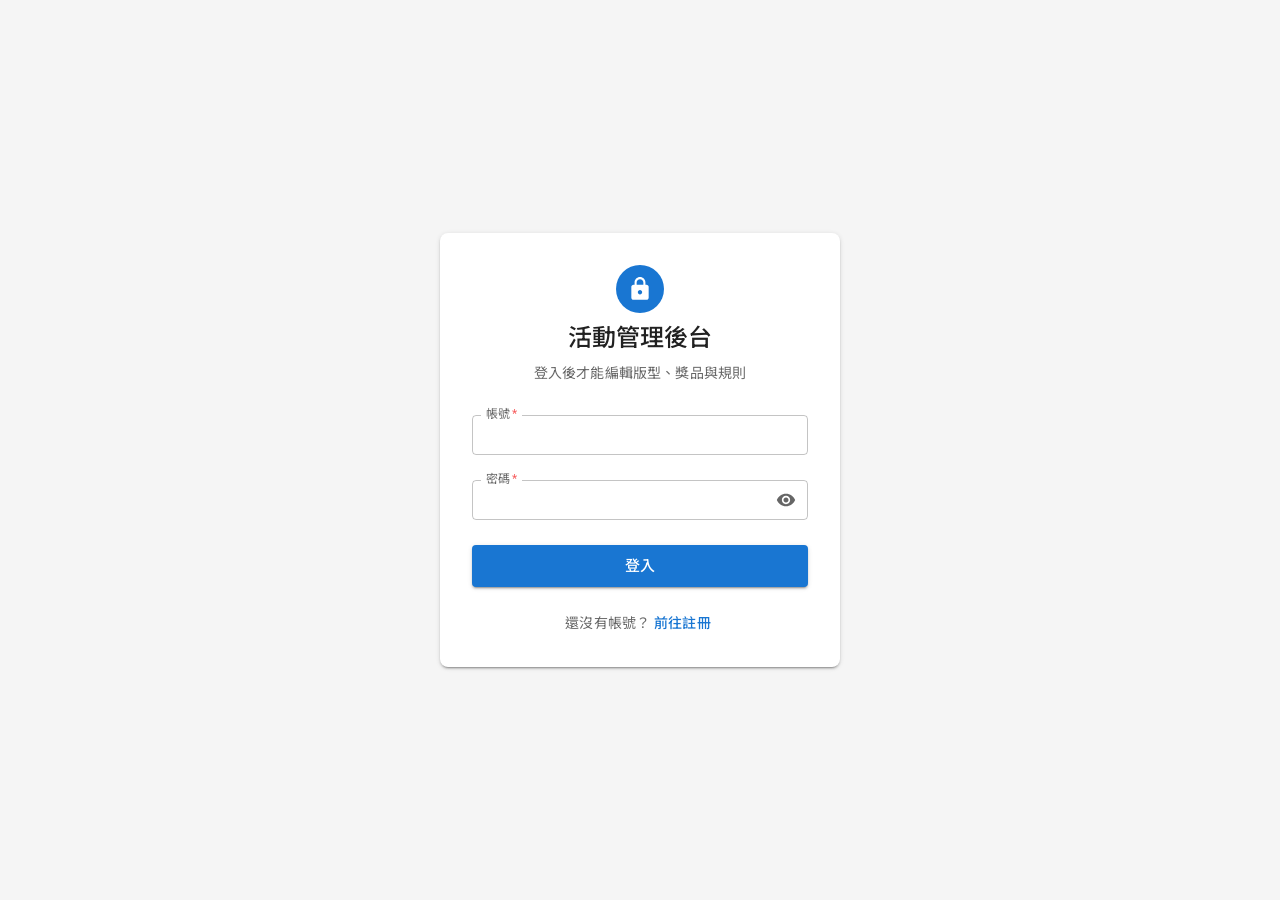
==== index.html @ 4dc4e6b2 "Upload" ====
<!doctype html>
<html lang="zh-Hant-TW">
<head>
  <meta charset="utf-8">
  <meta name="viewport" content="width=device-width, initial-scale=1">
  <meta name="robots" content="noindex">
  <title>登入 ｜ 活動管理後台</title>
  <link rel="preconnect" href="https://fonts.googleapis.com">
  <link rel="preconnect" href="https://fonts.gstatic.com" crossorigin>
  <link rel="stylesheet" href="https://fonts.googleapis.com/css2?family=Roboto:wght@400;500;700&family=Noto+Sans+TC:wght@400;500;700&display=swap">
  <script type="module" crossorigin src="./assets/main-DGCzCsUt.js"></script>
  <link rel="modulepreload" crossorigin href="./assets/nav-HXuehuhs.js">
  <link rel="modulepreload" crossorigin href="./assets/icons-Bb_eDMMb.js">
  <link rel="stylesheet" crossorigin href="./assets/main-BeVwPNBq.css">
</head>
<body class="adm">
  <script src="./api-config.js"></script>
  <div id="root">
    <noscript>請啟用瀏覽器的 JavaScript 才能使用本系統。</noscript>
    <div style="max-width:420px;margin:15vh auto;padding:24px;font-family:'Noto Sans TC',system-ui,sans-serif;color:#555;text-align:center;line-height:1.7">
      載入中…
      <br><small>若持續空白：請改開已建置的 <b>dist/index.html</b>（上傳到主機的也是 dist/），<br>或在專案內先執行 <code>npm run dev</code>。</small>
    </div>
  </div>
</body>
</html>
---- assets/main-BeVwPNBq.css ----
:root{color-scheme:light;--color-primary: #c23a2b;--color-primary-dark: #7d2219;--color-secondary: #2f7f86;--color-secondary-dark: #1f5a60;--color-accent: #c8902c;--color-accent-light: #f3d48a;--color-accent-dark: #8f6216;--color-topbar: #298d9c;--color-text: #2b2420;--color-text-muted: #6b5d50;--color-text-inverse: #ffffff;--color-text-cream: #fff6e0;--color-bg: #f2e6d0;--color-bg-alt: #efe0c2;--color-surface: #fffaf0;--color-border: #d9c39c;--color-overlay: rgba(32, 26, 22, .62);--color-ink-12: rgba(43, 36, 32, .12);--color-ink-15: rgba(43, 36, 32, .15);--color-ink-18: rgba(43, 36, 32, .18);--color-ink-25: rgba(43, 36, 32, .25);--color-ink-55: rgba(43, 36, 32, .55);--font-display: "Noto Serif TC", "Songti TC", "PMingLiU", serif;--font-body: "Noto Sans TC", "PingFang TC", "Microsoft JhengHei", sans-serif;--font-topbar: "Microsoft JhengHei", "PingFang TC", "Noto Sans TC", sans-serif;--font-number: Roboto, "Helvetica Neue", Arial, sans-serif;--font-size-xs: 12px;--font-size-sm: 13px;--font-size-md: 14px;--font-size-base: 15px;--font-size-lg: 17px;--font-size-xl: 18px;--font-size-2xl: 22px;--font-size-3xl: 30px;--font-weight-regular: 400;--font-weight-medium: 500;--font-weight-bold: 700;--font-weight-black: 900;--line-height-tight: 1.1;--line-height-base: 1.6;--space-2xs: 4px;--space-xs: 6px;--space-sm: 8px;--space-md: 10px;--space-lg: 12px;--space-xl: 14px;--space-2xl: 16px;--space-3xl: 24px;--space-section: 34px;--space-page-end: 48px;--gutter-left: max(16px, env(safe-area-inset-left, 0px));--gutter-right: max(16px, env(safe-area-inset-right, 0px));--radius-xs: 4px;--radius-sm: 6px;--radius-md: 8px;--radius-lg: 10px;--radius-xl: 12px;--radius-pill: 20px;--radius-round: 50%;--shadow-figure: drop-shadow(0 6px 6px var(--color-ink-18));--shadow-dock: 0 -6px 16px var(--color-ink-12);--z-board-overlay: 2;--z-dock: 4;--z-header: 5;--z-safe-area: 10;--z-modal: 20;--z-toast: 30;--layout-max-width: 960px;--px: calc(100cqi / 960);--design-width: 960}*,*:before,*:after{box-sizing:border-box}html{padding-top:env(safe-area-inset-top,0px);-webkit-text-size-adjust:100%}body{margin:0;font-family:var(--font-body);font-size:var(--font-size-base);line-height:var(--line-height-base);color:var(--color-text);background-color:var(--color-bg);background-image:radial-gradient(ellipse 60% 30% at 10% 100%,rgba(47,127,134,.12),transparent 70%),radial-gradient(ellipse 50% 25% at 95% 92%,rgba(47,127,134,.1),transparent 70%),radial-gradient(ellipse 70% 40% at 50% 0%,rgba(200,144,44,.12),transparent 70%);background-attachment:fixed}img,svg{max-width:100%}button{margin:0;padding:0;border:0;background:none;font:inherit;color:inherit;cursor:pointer}:focus-visible{outline:3px solid var(--color-accent);outline-offset:2px}[hidden]{display:none!important}.u-visually-hidden{position:absolute;width:1px;height:1px;margin:-1px;padding:0;overflow:hidden;clip:rect(0 0 0 0);white-space:nowrap;border:0}@media (prefers-reduced-motion: reduce){*,*:before,*:after{animation-duration:.01ms!important;transition-duration:.01ms!important}}.adm{--mui-primary: #1976d2;--mui-primary-dark: #1565c0;--mui-primary-light: #42a5f5;--mui-primary-alpha: rgba(25, 118, 210, .08);--mui-primary-alpha-hover: rgba(25, 118, 210, .12);--mui-success: #2e7d32;--mui-success-alpha: rgba(46, 125, 50, .1);--mui-warning: #ed6c02;--mui-warning-text: #e65100;--mui-warning-alpha: rgba(237, 108, 2, .08);--mui-error: #d32f2f;--mui-error-dark: #c62828;--mui-info-bg: #e5f6fd;--mui-info-text: #014361;--mui-info-icon: #0288d1;--mui-text: rgba(0, 0, 0, .87);--mui-text-2: rgba(0, 0, 0, .6);--mui-text-3: rgba(0, 0, 0, .38);--mui-divider: rgba(0, 0, 0, .12);--mui-outline: rgba(0, 0, 0, .23);--mui-hover: rgba(0, 0, 0, .04);--mui-bg: #f5f5f5;--mui-paper: #ffffff;--mui-radius: 4px;--mui-ease: cubic-bezier(.4, 0, .2, 1);--mui-e1: 0 2px 1px -1px rgba(0,0,0,.2), 0 1px 1px 0 rgba(0,0,0,.14), 0 1px 3px 0 rgba(0,0,0,.12);--mui-e2: 0 3px 1px -2px rgba(0,0,0,.2), 0 2px 2px 0 rgba(0,0,0,.14), 0 1px 5px 0 rgba(0,0,0,.12);--mui-e4: 0 2px 4px -1px rgba(0,0,0,.2), 0 4px 5px 0 rgba(0,0,0,.14), 0 1px 10px 0 rgba(0,0,0,.12);--mui-e6: 0 3px 5px -1px rgba(0,0,0,.2), 0 6px 10px 0 rgba(0,0,0,.14), 0 1px 18px 0 rgba(0,0,0,.12);--mui-e8: 0 5px 5px -3px rgba(0,0,0,.2), 0 8px 10px 1px rgba(0,0,0,.14), 0 3px 14px 2px rgba(0,0,0,.12);--mui-e24: 0 11px 15px -7px rgba(0,0,0,.2), 0 24px 38px 3px rgba(0,0,0,.14), 0 9px 46px 8px rgba(0,0,0,.12);min-height:100vh;font-family:Roboto,Noto Sans TC,Helvetica Neue,Arial,sans-serif;font-size:14px;line-height:1.43;letter-spacing:.01071em;color:var(--mui-text);background:var(--mui-bg);background-image:none}.mui-icon{flex:none;width:1.25em;height:1.25em;fill:currentColor}.mui-ripple{position:absolute;border-radius:50%;background:currentColor;opacity:.3;transform:scale(0);pointer-events:none;animation:mui-ripple .55s var(--mui-ease) forwards}@keyframes mui-ripple{to{transform:scale(1);opacity:0}}@keyframes adm-api-pulse{50%{opacity:.25}}@keyframes mui-grow{0%{opacity:0;transform:scale(.75)}}@keyframes mui-fade{0%{opacity:0}}@keyframes mui-snack{0%{opacity:0;transform:scale(.8)}}.adm-sr{position:absolute;width:1px;height:1px;margin:-1px;overflow:hidden;clip:rect(0 0 0 0);white-space:nowrap;border:0}.adm-btn{position:relative;display:inline-flex;align-items:center;justify-content:center;gap:8px;min-width:64px;min-height:36.5px;padding:6px 16px;overflow:hidden;font-size:14px;font-weight:500;line-height:1.75;letter-spacing:.02857em;white-space:nowrap;color:var(--mui-primary);background:transparent;border:0;border-radius:var(--mui-radius);transition:background-color .25s var(--mui-ease),box-shadow .25s var(--mui-ease),border-color .25s var(--mui-ease),color .25s var(--mui-ease)}.adm-btn .mui-icon{width:20px;height:20px;margin-left:-4px}.adm-btn:hover:not(:disabled){background:var(--mui-primary-alpha)}.adm-btn:focus-visible{outline:none;background:var(--mui-primary-alpha-hover)}.adm-btn:disabled{color:var(--mui-text-3);cursor:default;pointer-events:none}.adm-btn--primary{color:#fff;background:var(--mui-primary);box-shadow:var(--mui-e2)}.adm-btn--primary:hover:not(:disabled){background:var(--mui-primary-dark);box-shadow:var(--mui-e4)}.adm-btn--primary:active:not(:disabled){box-shadow:var(--mui-e8)}.adm-btn--primary:focus-visible{background:var(--mui-primary-dark);box-shadow:var(--mui-e6)}.adm-btn--primary:disabled{color:#00000042;background:#0000001f;box-shadow:none}.adm-btn--secondary{padding:5px 15px;border:1px solid rgba(25,118,210,.5)}.adm-btn--secondary:hover:not(:disabled){border-color:var(--mui-primary)}.adm-btn--secondary:disabled{border-color:#0000001f}.adm-btn--ghost{padding:6px 8px}.adm-btn--danger{color:#fff;background:var(--mui-error);box-shadow:var(--mui-e2)}.adm-btn--danger:hover:not(:disabled){background:var(--mui-error-dark);box-shadow:var(--mui-e4)}.adm-btn--small{min-height:30.75px;padding:4px 10px;font-size:13px}.adm-btn--small.adm-btn--secondary{padding:3px 9px}.adm-btn--small.adm-btn--ghost{padding:4px 5px}.adm-btn--small .mui-icon{width:18px;height:18px}.adm-icon-btn{position:relative;display:inline-grid;place-items:center;width:34px;height:34px;overflow:hidden;color:var(--mui-text-2);border-radius:50%;transition:background-color .15s var(--mui-ease)}.adm-icon-btn .mui-icon{width:20px;height:20px}.adm-icon-btn:hover:not(:disabled){background:var(--mui-hover)}.adm-icon-btn:disabled{color:var(--mui-text-3);cursor:default}.adm-icon-btn--danger:hover:not(:disabled){color:var(--mui-error);background:#d32f2f0a}.adm-btn--link{min-width:0;min-height:0;padding:2px 4px;font-size:13px}.adm-panel{min-width:0;overflow:hidden;background:var(--mui-paper);border-radius:var(--mui-radius);box-shadow:var(--mui-e1)}.adm-panel__head{display:flex;flex-wrap:wrap;align-items:center;gap:8px 12px;padding:16px}.adm-panel__title{margin:0 auto 0 0;font-size:1.25rem;font-weight:500;line-height:1.6;letter-spacing:.0075em}.adm-hint{margin:0;padding:8px 16px 16px;font-size:12px;line-height:1.66;letter-spacing:.03333em;color:var(--mui-text-2)}.adm-tag{display:inline-flex;align-items:center;height:24px;padding:0 8px;font-size:12px;line-height:1;white-space:nowrap;color:var(--mui-text);background:#00000014;border-radius:16px}.adm-tag--live{color:#fff;background:var(--mui-success)}.adm-tag--draft{color:var(--mui-warning-text);background:transparent;border:1px solid var(--mui-warning)}.adm-tag--editing{color:var(--mui-primary);background:transparent;border:1px solid var(--mui-primary)}.adm-menu{position:relative}.adm-menu__list{position:absolute;right:0;top:calc(100% + 4px);z-index:1300;display:grid;min-width:220px;padding:8px 0;background:var(--mui-paper);border-radius:var(--mui-radius);box-shadow:var(--mui-e8);transform-origin:top right;animation:mui-grow .2s var(--mui-ease)}.adm-menu__label{padding:8px 16px 4px;font-size:12px;font-weight:500;line-height:2;color:var(--mui-text-2)}.adm-menu__item{position:relative;display:flex;align-items:center;gap:12px;min-height:36px;padding:6px 16px;overflow:hidden;font-size:1rem;text-align:left;color:var(--mui-text)}.adm-menu__item:hover,.adm-menu__item:focus-visible{outline:none;background:var(--mui-hover)}.adm-field{position:relative;display:grid;flex:1 1 180px}.adm-field__label{position:absolute;left:9px;top:-9px;z-index:1;padding:0 5px;font-size:12px;line-height:1.4;color:var(--mui-text-2);background:var(--mui-paper);pointer-events:none;transition:color .2s var(--mui-ease)}.adm-input{height:40px;padding:8.5px 14px;font:inherit;font-size:1rem;color:var(--mui-text);background:transparent;border:1px solid var(--mui-outline);border-radius:var(--mui-radius);transition:border-color .2s var(--mui-ease)}select.adm-input{-webkit-appearance:none;-moz-appearance:none;appearance:none;padding-right:32px;background:url("data:image/svg+xml,%3Csvg xmlns='http://www.w3.org/2000/svg' viewBox='0 0 24 24'%3E%3Cpath d='M7 10l5 5 5-5z' fill='rgba(0,0,0,0.54)'/%3E%3C/svg%3E") right 7px center / 24px no-repeat}.adm-input:hover{border-color:var(--mui-text)}.adm-input:focus-visible{outline:none;border-color:var(--mui-primary);box-shadow:inset 0 0 0 1px var(--mui-primary)}.adm-field:focus-within .adm-field__label{color:var(--mui-primary)}.adm-tabs{display:flex;min-height:48px;padding:0 8px;overflow-x:auto;border-bottom:1px solid var(--mui-divider);scrollbar-width:none}.adm-tabs::-webkit-scrollbar{display:none}.adm-tab{position:relative;flex:0 0 auto;display:inline-flex;align-items:center;gap:6px;min-width:72px;min-height:48px;padding:12px 16px;overflow:hidden;font-size:14px;font-weight:500;line-height:1.25;letter-spacing:.02857em;color:var(--mui-text-2);transition:color .25s var(--mui-ease)}.adm-tab:after{content:"";position:absolute;left:0;right:0;bottom:0;height:2px;background:var(--mui-primary);transform:scaleX(0);transition:transform .3s var(--mui-ease)}.adm-tab:hover{color:var(--mui-text)}.adm-tab.is-active{color:var(--mui-primary)}.adm-tab.is-active:after{transform:scaleX(1)}.adm-tab__count{display:inline-grid;place-items:center;min-width:20px;height:20px;padding:0 6px;font-size:12px;font-weight:500;color:#fff;background:var(--mui-warning);border-radius:10px}.adm-group-title{margin:8px 0 0;font-size:12px;font-weight:500;line-height:2.66;letter-spacing:.08333em;color:var(--mui-text-2)}.adm-seg{display:inline-flex;border-radius:var(--mui-radius)}.adm-seg__btn{position:relative;display:inline-flex;align-items:center;gap:6px;min-height:32px;padding:5px 11px;overflow:hidden;font-size:13px;font-weight:500;line-height:1.75;letter-spacing:.02857em;color:var(--mui-text-2);border:1px solid var(--mui-divider);transition:background-color .15s var(--mui-ease),color .15s var(--mui-ease)}.adm-seg__btn+.adm-seg__btn{margin-left:-1px}.adm-seg__btn:first-child{border-radius:var(--mui-radius) 0 0 var(--mui-radius)}.adm-seg__btn:last-child{border-radius:0 var(--mui-radius) var(--mui-radius) 0}.adm-seg__btn .mui-icon{width:18px;height:18px}.adm-seg__btn:hover{background:var(--mui-hover)}.adm-seg__btn.is-active{color:var(--mui-primary);background:var(--mui-primary-alpha)}.adm-seg__btn.is-active:hover{background:var(--mui-primary-alpha-hover)}.adm-dialog{position:fixed;top:0;right:0;bottom:0;left:0;z-index:1300;display:grid;place-items:center;padding:32px;background:#00000080;animation:mui-fade 225ms var(--mui-ease)}.adm-dialog__panel{display:flex;flex-direction:column;width:min(600px,100%);max-height:calc(100% - 64px);overflow:hidden;background:var(--mui-paper);border-radius:var(--mui-radius);box-shadow:var(--mui-e24)}.adm-dialog__title{margin:0;padding:16px 24px;font-size:1.25rem;font-weight:500;line-height:1.6;letter-spacing:.0075em}.adm-dialog__body{flex:1 1 auto;padding:0 24px 20px;overflow-y:auto;font-size:1rem;line-height:1.5;color:var(--mui-text-2)}.adm-dialog__body p{margin:0 0 8px}.adm-dialog__body b{color:var(--mui-text);font-weight:500}.adm-dialog__actions{display:flex;flex-wrap:wrap;justify-content:flex-end;gap:8px;padding:8px}.adm-diff{display:grid;margin:8px 0 0;padding:0;list-style:none;border:1px solid var(--mui-divider);border-radius:var(--mui-radius)}.adm-diff__item{display:grid;grid-template-columns:1fr 64px 20px 64px;align-items:center;gap:8px;padding:8px 16px;font-size:14px;color:var(--mui-text)}.adm-diff__item+.adm-diff__item{border-top:1px solid var(--mui-divider)}.adm-diff__arrow{display:grid;place-items:center;color:var(--mui-text-3)}.adm-toast{position:fixed;left:24px;bottom:24px;z-index:1400;display:flex;align-items:center;gap:12px;min-width:288px;max-width:min(560px,calc(100vw - 48px));padding:6px 16px;min-height:48px;font-size:14px;line-height:1.43;color:#fff;background:#323232;border-radius:var(--mui-radius);box-shadow:var(--mui-e6);animation:mui-snack 225ms var(--mui-ease)}.adm-toast.is-error{background:var(--mui-error)}@media (max-width: 899px){.adm-toast{left:8px;right:8px;bottom:8px;min-width:0;max-width:none}}.adm-tabs--full .adm-tab{flex:1 1 0;justify-content:center}.adm-tab .mui-icon{width:20px;height:20px}.adm-editor{display:grid;gap:12px;padding:0 16px 16px}.adm-form{display:grid;gap:20px;padding-top:8px}.adm-field--block{flex:none}.adm-input--multi{height:auto;min-height:80px;line-height:1.5;resize:vertical}.adm-field__helper{display:flex;justify-content:space-between;gap:12px;margin:3px 14px 0;font-size:12px;line-height:1.66;letter-spacing:.03333em;color:var(--mui-text-2)}.adm-field__helper [data-count]{flex:none}.adm-field.is-error .adm-field__label,.adm-field.is-error .adm-field__helper{color:var(--mui-error)}.adm-field.is-error .adm-input{border-color:var(--mui-error)}.adm-field.is-error .adm-input:focus-visible{box-shadow:inset 0 0 0 1px var(--mui-error)}.adm-diff__item--head{display:block;background:#fafafa}.adm-diff__sub{font-size:12px;color:var(--mui-text-2)}.adm-alert{display:flex;gap:12px;padding:6px 16px;font-size:14px;line-height:1.5;border-radius:var(--mui-radius)}.adm-alert>.mui-icon{width:22px;height:22px;flex:none;margin-top:7px}.adm-alert>div{padding:8px 0}.adm-alert ul{margin:2px 0 0;padding-left:18px}.adm-alert b{font-weight:500}.adm-alert a{color:inherit;font-weight:500}.adm-alert--error{color:#5f2120;background:#fdeded}.adm-alert--error>.mui-icon{color:var(--mui-error)}.adm-alert--warning{color:#663c00;background:#fff4e5}.adm-alert--warning>.mui-icon{color:var(--mui-warning)}.adm-alert--warning ul{padding-left:0;list-style:none}.adm-alert--warning li+li{margin-top:4px}.adm-dialog__body .adm-alert{margin-top:8px}.adm-group-title small{margin-left:8px;font-weight:400;letter-spacing:0;text-transform:none}.adm-hint--flush{padding:0}.adm-field--num{max-width:280px}.adm-input--adorn{display:flex;align-items:center;gap:8px;padding-top:0;padding-bottom:0}.adm-input--adorn input{flex:1;min-width:0;height:38px;padding:0;font:inherit;color:inherit;background:none;border:0;outline:0}.adm-input--adorn span{flex:none;font-size:14px;color:var(--mui-text-2)}.adm-input--adorn:focus-within{border-color:var(--mui-primary);box-shadow:inset 0 0 0 1px var(--mui-primary)}.adm-field.is-changed .adm-input{border-color:var(--mui-warning)}.adm-form-row{display:flex;flex-wrap:wrap;gap:16px;padding-top:8px}.adm-form-row .adm-field{flex:1 1 200px}.adm-field--block:first-of-type{margin-top:8px}.adm-table-wrap{overflow-x:auto;border:1px solid var(--mui-divider);border-radius:var(--mui-radius)}.adm-table{width:100%;font-size:14px;border-collapse:collapse}.adm-table th{padding:8px 12px;font-size:12px;font-weight:500;text-align:left;color:var(--mui-text-2);background:#fafafa;border-bottom:1px solid var(--mui-divider)}.adm-table td{padding:6px 12px;border-bottom:1px solid var(--mui-divider)}.adm-table tbody tr:hover{background:var(--mui-hover)}.adm-table tbody tr.is-changed{background:var(--mui-warning-alpha)}.adm-table tfoot td{font-weight:500;border-bottom:0}.adm-table tfoot small{font-weight:400;color:var(--mui-text-2)}.adm-table tfoot tr.is-error td{color:var(--mui-error);background:#fdeded}.adm-table .is-num{text-align:right;white-space:nowrap}.adm-table__name{color:var(--mui-text-2)}.adm-input--cell{width:72px;height:32px;padding:4px 8px;text-align:right}.adm-input--sm{height:32px;padding:4px 32px 4px 10px;font-size:14px}.adm-switch{position:relative;display:inline-flex;align-items:center;gap:4px;font-size:14px;cursor:pointer}.adm-switch input{position:absolute;opacity:0;width:1px;height:1px}.adm-switch__track{position:relative;width:58px;height:38px;flex:none}.adm-switch__track:before{content:"";position:absolute;top:12px;right:12px;bottom:12px;left:12px;border-radius:7px;background:#00000061;transition:background-color .15s var(--mui-ease)}.adm-switch__track:after{content:"";position:absolute;top:9px;left:9px;width:20px;height:20px;border-radius:50%;background:#fff;box-shadow:var(--mui-e1);transition:transform .15s var(--mui-ease),background-color .15s var(--mui-ease)}.adm-switch input:checked+.adm-switch__track:before{background:#1976d280}.adm-switch input:checked+.adm-switch__track:after{background:var(--mui-primary);transform:translate(20px)}.adm-switch input:focus-visible+.adm-switch__track:after{box-shadow:0 0 0 9px var(--mui-primary-alpha-hover)}.adm-chips{display:flex;flex-wrap:wrap;gap:8px}.adm-chip{position:relative;display:inline-flex;align-items:center;gap:4px;height:32px;padding:0 12px;overflow:hidden;font-size:13px;color:var(--mui-text);background:transparent;border:1px solid var(--mui-outline);border-radius:16px;transition:background-color .15s var(--mui-ease)}.adm-chip .mui-icon{width:18px;height:18px;margin-left:-4px}.adm-chip:hover{background:var(--mui-hover)}.adm-chip.is-on{color:#fff;background:var(--mui-primary);border-color:var(--mui-primary)}.adm-field--inline{flex:none}.adm-req{margin-left:2px;color:#f7595a}.adm-auth__pwd{position:relative;display:grid}.adm-auth__pwd .adm-input{padding-right:48px}.adm-auth__eye{position:absolute;right:4px;top:50%;transform:translateY(-50%);display:grid;place-items:center;width:36px;height:36px;padding:0;color:var(--mui-text-2);background:none;border:0;border-radius:50%;cursor:pointer}.adm-auth__eye:hover{background:var(--mui-hover)}.adm-auth__eye:focus-visible{outline:2px solid var(--mui-primary);outline-offset:-2px}.adm-auth__eye .mui-icon{width:20px;height:20px}.adm-alert--success{color:#1e4620;background:#edf7ed}.adm-alert--success>.mui-icon{color:var(--mui-success)}.adm-alert--info{color:#014361;background:#e5f6fd}.adm-alert--info>.mui-icon{color:#0288d1}.adm-menu__item{width:100%;background:none;border:0;font:inherit;font-size:14px;cursor:pointer}.adm-dialog__panel--form{width:min(520px,100%)}.adm-dialog__panel--sm{width:min(400px,100%)}main:focus{outline:none}@media (max-width: 899px){.adm-toast{bottom:calc(var(--adm-bar-h) + 8px + env(safe-area-inset-bottom))!important}.adm-dialog{padding:16px;align-items:end}.adm-dialog__panel{max-height:calc(100% - 16px)}.adm-dialog__actions{padding:12px 16px calc(12px + env(safe-area-inset-bottom))}.adm-dialog__actions .adm-btn{flex:1 1 0;justify-content:center;min-height:48px}}@media (pointer: coarse),(max-width: 899px){.adm-btn{min-height:44px}.adm-btn--small{min-height:40px}.adm-icon-btn{min-width:44px;min-height:44px}.adm-input{min-height:44px;font-size:16px}.adm-seg__btn{min-height:40px}.adm-tab{min-height:48px}.adm-chip{min-height:36px}.adm-auth__eye{width:44px;height:44px}.adm-menu__item{min-height:44px}}.adm-table th{white-space:nowrap}.adm-tag,.adm-grade{justify-content:center;line-height:1;text-align:center;white-space:nowrap}.adm-kv{display:grid;margin:0}.adm-kv__row{display:grid;grid-template-columns:96px 1fr;gap:12px;padding:10px 0;border-bottom:1px solid var(--mui-divider)}.adm-kv__row:last-child{border-bottom:0}.adm-kv dt{font-size:13px;color:var(--mui-text-2)}.adm-kv dd{margin:0;color:var(--mui-text)}.adm-kv__row{align-items:center}.adm-tag,.adm-grade,.adm-api,.adm-live,.adm-role,.adm-pchip,.adm-audit__act,.adm-users .adm-tag{display:inline-flex;align-items:center;justify-content:center;height:24px;line-height:1;white-space:nowrap;vertical-align:middle;box-sizing:border-box}.adm-dialog__actions .adm-dialog__dismiss{margin-right:auto;color:var(--mui-text-2)}.adm-dialog__actions .adm-dialog__dismiss:hover:not(:disabled){color:var(--mui-text);background:var(--mui-hover)}.adm-dialog__actions{display:grid;grid-auto-flow:column;grid-auto-columns:minmax(0,1fr)}.adm-dialog__actions .adm-btn{min-width:0;justify-content:center}.adm-dialog__actions .adm-dialog__dismiss{margin-right:0}.adm-auth{display:grid;place-items:center;min-height:100vh;padding:32px 16px}.adm-auth__card{width:min(400px,100%);padding:32px 32px 24px;background:var(--mui-paper);border-radius:8px;box-shadow:var(--mui-e2)}.adm-auth__head{display:grid;justify-items:center;gap:8px;margin-bottom:24px;text-align:center}.adm-auth__logo{display:grid;place-items:center;width:48px;height:48px;border-radius:50%;color:#fff;background:var(--mui-primary)}.adm-auth__logo .mui-icon{width:26px;height:26px}.adm-auth__title{margin:0;font-size:1.5rem;font-weight:500}.adm-auth__sub{margin:0;font-size:14px;color:var(--mui-text-2)}.adm-auth__form{display:grid;gap:22px}.adm-auth__form .adm-alert{margin:0}.adm-auth__form .adm-input{width:100%}.adm-auth__submit{width:100%;height:42px;font-size:15px}.adm-auth__switch{margin:16px 0 0;font-size:14px;text-align:center;color:var(--mui-text-2)}.adm-auth__switch a{color:var(--mui-primary);font-weight:500;text-decoration:none}.adm-auth__switch a:hover{text-decoration:underline}.adm-auth__rules{display:grid;gap:2px;margin:4px 0 0;padding:0 14px;list-style:none;font-size:12px;color:var(--mui-text-2)}.adm-auth__rules li:before{content:"○";display:inline-block;width:16px}.adm-auth__rules li.is-ok{color:var(--mui-success)}.adm-auth__rules li.is-ok:before{content:"✓"}.adm-auth__switch a{display:inline-block;padding:10px 4px}
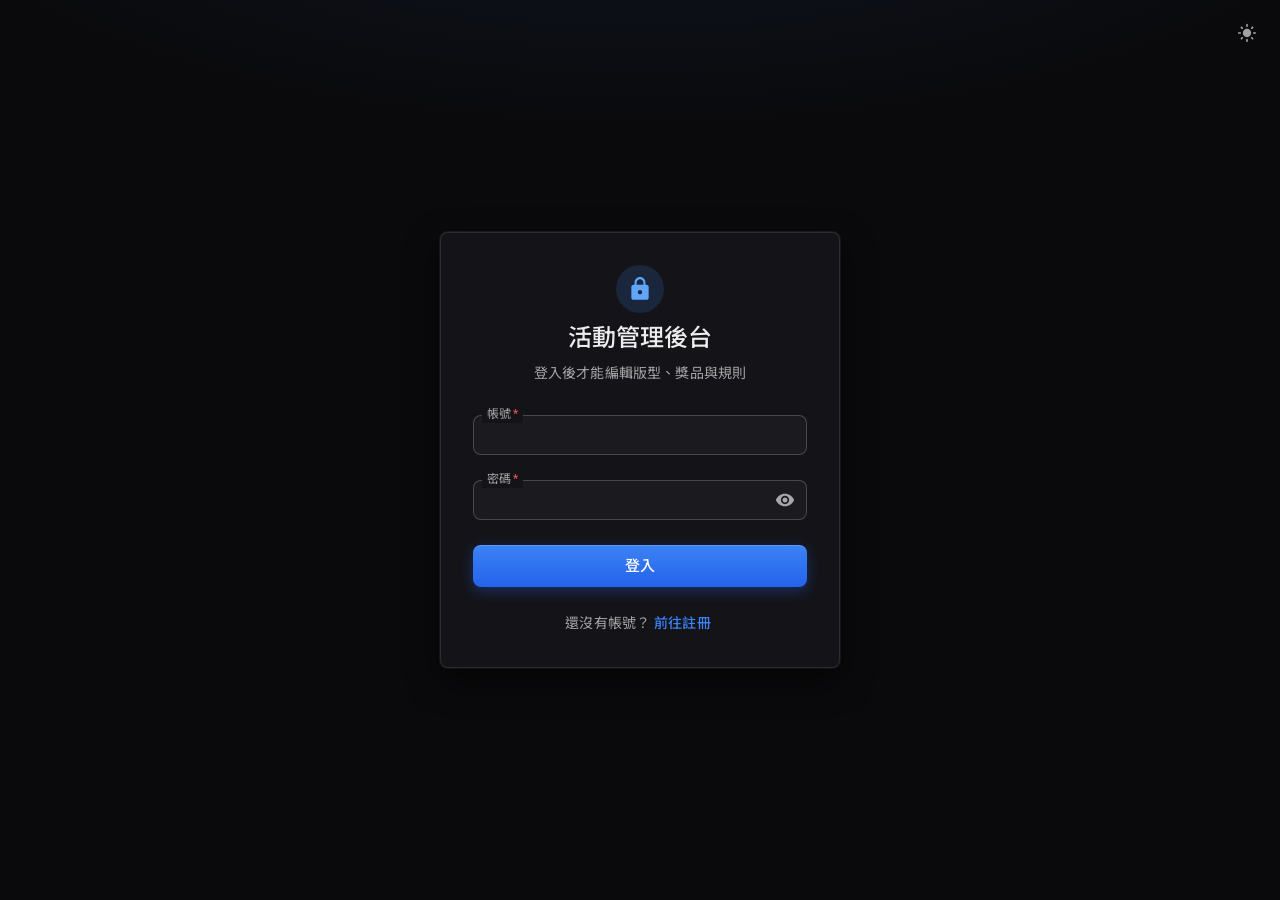
==== commit 1fec5538: "Update v4 新增暗色模式" ====
--- a/index.html
+++ b/index.html
@@ -2,16 +2,17 @@
 <html lang="zh-Hant-TW">
 <head>
   <meta charset="utf-8">
+  <script>try{document.documentElement.dataset.theme=localStorage.getItem("adm-theme")||"dark"}catch(e){document.documentElement.dataset.theme="dark"}</script>
   <meta name="viewport" content="width=device-width, initial-scale=1">
   <meta name="robots" content="noindex">
   <title>登入 ｜ 活動管理後台</title>
   <link rel="preconnect" href="https://fonts.googleapis.com">
   <link rel="preconnect" href="https://fonts.gstatic.com" crossorigin>
   <link rel="stylesheet" href="https://fonts.googleapis.com/css2?family=Roboto:wght@400;500;700&family=Noto+Sans+TC:wght@400;500;700&display=swap">
-  <script type="module" crossorigin src="./assets/main-DGCzCsUt.js"></script>
+  <script type="module" crossorigin src="./assets/main-7WMaeIvc.js"></script>
   <link rel="modulepreload" crossorigin href="./assets/nav-HXuehuhs.js">
-  <link rel="modulepreload" crossorigin href="./assets/icons-Bb_eDMMb.js">
-  <link rel="stylesheet" crossorigin href="./assets/main-BeVwPNBq.css">
+  <link rel="modulepreload" crossorigin href="./assets/ThemeToggle-DlMsilAq.js">
+  <link rel="stylesheet" crossorigin href="./assets/main-B0ER5D84.css">
 </head>
 <body class="adm">
   <script src="./api-config.js"></script>
--- a/assets/main-B0ER5D84.css
+++ b/assets/main-B0ER5D84.css
@@ -0,0 +1 @@
+:root{color-scheme:light;--color-primary: #c23a2b;--color-primary-dark: #7d2219;--color-secondary: #2f7f86;--color-secondary-dark: #1f5a60;--color-accent: #c8902c;--color-accent-light: #f3d48a;--color-accent-dark: #8f6216;--color-topbar: #298d9c;--color-text: #2b2420;--color-text-muted: #6b5d50;--color-text-inverse: #ffffff;--color-text-cream: #fff6e0;--color-bg: #f2e6d0;--color-bg-alt: #efe0c2;--color-surface: #fffaf0;--color-border: #d9c39c;--color-overlay: rgba(32, 26, 22, .62);--color-ink-12: rgba(43, 36, 32, .12);--color-ink-15: rgba(43, 36, 32, .15);--color-ink-18: rgba(43, 36, 32, .18);--color-ink-25: rgba(43, 36, 32, .25);--color-ink-55: rgba(43, 36, 32, .55);--font-display: "Noto Serif TC", "Songti TC", "PMingLiU", serif;--font-body: "Noto Sans TC", "PingFang TC", "Microsoft JhengHei", sans-serif;--font-topbar: "Microsoft JhengHei", "PingFang TC", "Noto Sans TC", sans-serif;--font-number: Roboto, "Helvetica Neue", Arial, sans-serif;--font-size-xs: 12px;--font-size-sm: 13px;--font-size-md: 14px;--font-size-base: 15px;--font-size-lg: 17px;--font-size-xl: 18px;--font-size-2xl: 22px;--font-size-3xl: 30px;--font-weight-regular: 400;--font-weight-medium: 500;--font-weight-bold: 700;--font-weight-black: 900;--line-height-tight: 1.1;--line-height-base: 1.6;--space-2xs: 4px;--space-xs: 6px;--space-sm: 8px;--space-md: 10px;--space-lg: 12px;--space-xl: 14px;--space-2xl: 16px;--space-3xl: 24px;--space-section: 34px;--space-page-end: 48px;--gutter-left: max(16px, env(safe-area-inset-left, 0px));--gutter-right: max(16px, env(safe-area-inset-right, 0px));--radius-xs: 4px;--radius-sm: 6px;--radius-md: 8px;--radius-lg: 10px;--radius-xl: 12px;--radius-pill: 20px;--radius-round: 50%;--shadow-figure: drop-shadow(0 6px 6px var(--color-ink-18));--shadow-dock: 0 -6px 16px var(--color-ink-12);--z-board-overlay: 2;--z-dock: 4;--z-header: 5;--z-safe-area: 10;--z-modal: 20;--z-toast: 30;--layout-max-width: 960px;--px: calc(100cqi / 960);--design-width: 960}*,*:before,*:after{box-sizing:border-box}html{padding-top:env(safe-area-inset-top,0px);-webkit-text-size-adjust:100%}body{margin:0;font-family:var(--font-body);font-size:var(--font-size-base);line-height:var(--line-height-base);color:var(--color-text);background-color:var(--color-bg);background-image:radial-gradient(ellipse 60% 30% at 10% 100%,rgba(47,127,134,.12),transparent 70%),radial-gradient(ellipse 50% 25% at 95% 92%,rgba(47,127,134,.1),transparent 70%),radial-gradient(ellipse 70% 40% at 50% 0%,rgba(200,144,44,.12),transparent 70%);background-attachment:fixed}img,svg{max-width:100%}button{margin:0;padding:0;border:0;background:none;font:inherit;color:inherit;cursor:pointer}:focus-visible{outline:3px solid var(--color-accent);outline-offset:2px}[hidden]{display:none!important}.u-visually-hidden{position:absolute;width:1px;height:1px;margin:-1px;padding:0;overflow:hidden;clip:rect(0 0 0 0);white-space:nowrap;border:0}@media (prefers-reduced-motion: reduce){*,*:before,*:after{animation-duration:.01ms!important;transition-duration:.01ms!important}}.adm{--mui-primary: #1976d2;--mui-primary-dark: #1565c0;--mui-primary-light: #42a5f5;--mui-primary-alpha: rgba(25, 118, 210, .08);--mui-primary-alpha-hover: rgba(25, 118, 210, .12);--mui-success: #2e7d32;--mui-success-alpha: rgba(46, 125, 50, .1);--mui-warning: #ed6c02;--mui-warning-text: #e65100;--mui-warning-alpha: rgba(237, 108, 2, .08);--mui-error: #d32f2f;--mui-error-dark: #c62828;--mui-info-bg: #e5f6fd;--mui-info-text: #014361;--mui-info-icon: #0288d1;--mui-text: rgba(0, 0, 0, .87);--mui-text-2: rgba(0, 0, 0, .6);--mui-text-3: rgba(0, 0, 0, .38);--mui-divider: rgba(0, 0, 0, .12);--mui-outline: rgba(0, 0, 0, .23);--mui-hover: rgba(0, 0, 0, .04);--mui-bg: #f5f5f5;--mui-paper: #ffffff;--mui-radius: 4px;--mui-ease: cubic-bezier(.4, 0, .2, 1);--mui-e1: 0 2px 1px -1px rgba(0,0,0,.2), 0 1px 1px 0 rgba(0,0,0,.14), 0 1px 3px 0 rgba(0,0,0,.12);--mui-e2: 0 3px 1px -2px rgba(0,0,0,.2), 0 2px 2px 0 rgba(0,0,0,.14), 0 1px 5px 0 rgba(0,0,0,.12);--mui-e4: 0 2px 4px -1px rgba(0,0,0,.2), 0 4px 5px 0 rgba(0,0,0,.14), 0 1px 10px 0 rgba(0,0,0,.12);--mui-e6: 0 3px 5px -1px rgba(0,0,0,.2), 0 6px 10px 0 rgba(0,0,0,.14), 0 1px 18px 0 rgba(0,0,0,.12);--mui-e8: 0 5px 5px -3px rgba(0,0,0,.2), 0 8px 10px 1px rgba(0,0,0,.14), 0 3px 14px 2px rgba(0,0,0,.12);--mui-e24: 0 11px 15px -7px rgba(0,0,0,.2), 0 24px 38px 3px rgba(0,0,0,.14), 0 9px 46px 8px rgba(0,0,0,.12);min-height:100vh;font-family:Roboto,Noto Sans TC,Helvetica Neue,Arial,sans-serif;font-size:14px;line-height:1.43;letter-spacing:.01071em;color:var(--mui-text);background:var(--mui-bg);background-image:none}.mui-icon{flex:none;width:1.25em;height:1.25em;fill:currentColor}.mui-ripple{position:absolute;border-radius:50%;background:currentColor;opacity:.3;transform:scale(0);pointer-events:none;animation:mui-ripple .55s var(--mui-ease) forwards}@keyframes mui-ripple{to{transform:scale(1);opacity:0}}@keyframes adm-api-pulse{50%{opacity:.25}}@keyframes mui-grow{0%{opacity:0;transform:scale(.75)}}@keyframes mui-fade{0%{opacity:0}}@keyframes mui-snack{0%{opacity:0;transform:scale(.8)}}.adm-sr{position:absolute;width:1px;height:1px;margin:-1px;overflow:hidden;clip:rect(0 0 0 0);white-space:nowrap;border:0}.adm-btn{position:relative;display:inline-flex;align-items:center;justify-content:center;gap:8px;min-width:64px;min-height:36.5px;padding:6px 16px;overflow:hidden;font-size:14px;font-weight:500;line-height:1.75;letter-spacing:.02857em;white-space:nowrap;color:var(--mui-primary);background:transparent;border:0;border-radius:var(--mui-radius);transition:background-color .25s var(--mui-ease),box-shadow .25s var(--mui-ease),border-color .25s var(--mui-ease),color .25s var(--mui-ease)}.adm-btn .mui-icon{width:20px;height:20px;margin-left:-4px}.adm-btn:hover:not(:disabled){background:var(--mui-primary-alpha)}.adm-btn:focus-visible{outline:none;background:var(--mui-primary-alpha-hover)}.adm-btn:disabled{color:var(--mui-text-3);cursor:default;pointer-events:none}.adm-btn--primary{color:#fff;background:var(--mui-primary);box-shadow:var(--mui-e2)}.adm-btn--primary:hover:not(:disabled){background:var(--mui-primary-dark);box-shadow:var(--mui-e4)}.adm-btn--primary:active:not(:disabled){box-shadow:var(--mui-e8)}.adm-btn--primary:focus-visible{background:var(--mui-primary-dark);box-shadow:var(--mui-e6)}.adm-btn--primary:disabled{color:#00000042;background:#0000001f;box-shadow:none}.adm-btn--secondary{padding:5px 15px;border:1px solid rgba(25,118,210,.5)}.adm-btn--secondary:hover:not(:disabled){border-color:var(--mui-primary)}.adm-btn--secondary:disabled{border-color:#0000001f}.adm-btn--ghost{padding:6px 8px}.adm-btn--danger{color:#fff;background:var(--mui-error);box-shadow:var(--mui-e2)}.adm-btn--danger:hover:not(:disabled){background:var(--mui-error-dark);box-shadow:var(--mui-e4)}.adm-btn--small{min-height:30.75px;padding:4px 10px;font-size:13px}.adm-btn--small.adm-btn--secondary{padding:3px 9px}.adm-btn--small.adm-btn--ghost{padding:4px 5px}.adm-btn--small .mui-icon{width:18px;height:18px}.adm-icon-btn{position:relative;display:inline-grid;place-items:center;width:34px;height:34px;overflow:hidden;color:var(--mui-text-2);border-radius:50%;transition:background-color .15s var(--mui-ease)}.adm-icon-btn .mui-icon{width:20px;height:20px}.adm-icon-btn:hover:not(:disabled){background:var(--mui-hover)}.adm-icon-btn:disabled{color:var(--mui-text-3);cursor:default}.adm-icon-btn--danger:hover:not(:disabled){color:var(--mui-error);background:#d32f2f0a}.adm-btn--link{min-width:0;min-height:0;padding:2px 4px;font-size:13px}.adm-panel{min-width:0;overflow:hidden;background:var(--mui-paper);border-radius:var(--mui-radius);box-shadow:var(--mui-e1)}.adm-panel__head{display:flex;flex-wrap:wrap;align-items:center;gap:8px 12px;padding:16px}.adm-panel__title{margin:0 auto 0 0;font-size:1.25rem;font-weight:500;line-height:1.6;letter-spacing:.0075em}.adm-hint{margin:0;padding:8px 16px 16px;font-size:12px;line-height:1.66;letter-spacing:.03333em;color:var(--mui-text-2)}.adm-tag{display:inline-flex;align-items:center;height:24px;padding:0 8px;font-size:12px;line-height:1;white-space:nowrap;color:var(--mui-text);background:#00000014;border-radius:16px}.adm-tag--live{color:#fff;background:var(--mui-success)}.adm-tag--draft{color:var(--mui-warning-text);background:transparent;border:1px solid var(--mui-warning)}.adm-tag--editing{color:var(--mui-primary);background:transparent;border:1px solid var(--mui-primary)}.adm-menu{position:relative}.adm-menu__list{position:absolute;right:0;top:calc(100% + 4px);z-index:1300;display:grid;min-width:220px;padding:8px 0;background:var(--mui-paper);border-radius:var(--mui-radius);box-shadow:var(--mui-e8);transform-origin:top right;animation:mui-grow .2s var(--mui-ease)}.adm-menu__label{padding:8px 16px 4px;font-size:12px;font-weight:500;line-height:2;color:var(--mui-text-2)}.adm-menu__item{position:relative;display:flex;align-items:center;gap:12px;min-height:36px;padding:6px 16px;overflow:hidden;font-size:1rem;text-align:left;color:var(--mui-text)}.adm-menu__item:hover,.adm-menu__item:focus-visible{outline:none;background:var(--mui-hover)}.adm-field{position:relative;display:grid;flex:1 1 180px}.adm-field__label{position:absolute;left:9px;top:-9px;z-index:1;padding:0 5px;font-size:12px;line-height:1.4;color:var(--mui-text-2);background:var(--mui-paper);pointer-events:none;transition:color .2s var(--mui-ease)}.adm-input{height:40px;padding:8.5px 14px;font:inherit;font-size:1rem;color:var(--mui-text);background:transparent;border:1px solid var(--mui-outline);border-radius:var(--mui-radius);transition:border-color .2s var(--mui-ease)}select.adm-input{-webkit-appearance:none;-moz-appearance:none;appearance:none;padding-right:32px;background:url("data:image/svg+xml,%3Csvg xmlns='http://www.w3.org/2000/svg' viewBox='0 0 24 24'%3E%3Cpath d='M7 10l5 5 5-5z' fill='rgba(0,0,0,0.54)'/%3E%3C/svg%3E") right 7px center / 24px no-repeat}.adm-input:hover{border-color:var(--mui-text)}.adm-input:focus-visible{outline:none;border-color:var(--mui-primary);box-shadow:inset 0 0 0 1px var(--mui-primary)}.adm-field:focus-within .adm-field__label{color:var(--mui-primary)}.adm-tabs{display:flex;min-height:48px;padding:0 8px;overflow-x:auto;border-bottom:1px solid var(--mui-divider);scrollbar-width:none}.adm-tabs::-webkit-scrollbar{display:none}.adm-tab{position:relative;flex:0 0 auto;display:inline-flex;align-items:center;gap:6px;min-width:72px;min-height:48px;padding:12px 16px;overflow:hidden;font-size:14px;font-weight:500;line-height:1.25;letter-spacing:.02857em;color:var(--mui-text-2);transition:color .25s var(--mui-ease)}.adm-tab:after{content:"";position:absolute;left:0;right:0;bottom:0;height:2px;background:var(--mui-primary);transform:scaleX(0);transition:transform .3s var(--mui-ease)}.adm-tab:hover{color:var(--mui-text)}.adm-tab.is-active{color:var(--mui-primary)}.adm-tab.is-active:after{transform:scaleX(1)}.adm-tab__count{display:inline-grid;place-items:center;min-width:20px;height:20px;padding:0 6px;font-size:12px;font-weight:500;color:#fff;background:var(--mui-warning);border-radius:10px}.adm-group-title{margin:8px 0 0;font-size:12px;font-weight:500;line-height:2.66;letter-spacing:.08333em;color:var(--mui-text-2)}.adm-seg{display:inline-flex;border-radius:var(--mui-radius)}.adm-seg__btn{position:relative;display:inline-flex;align-items:center;gap:6px;min-height:32px;padding:5px 11px;overflow:hidden;font-size:13px;font-weight:500;line-height:1.75;letter-spacing:.02857em;color:var(--mui-text-2);border:1px solid var(--mui-divider);transition:background-color .15s var(--mui-ease),color .15s var(--mui-ease)}.adm-seg__btn+.adm-seg__btn{margin-left:-1px}.adm-seg__btn:first-child{border-radius:var(--mui-radius) 0 0 var(--mui-radius)}.adm-seg__btn:last-child{border-radius:0 var(--mui-radius) var(--mui-radius) 0}.adm-seg__btn .mui-icon{width:18px;height:18px}.adm-seg__btn:hover{background:var(--mui-hover)}.adm-seg__btn.is-active{color:var(--mui-primary);background:var(--mui-primary-alpha)}.adm-seg__btn.is-active:hover{background:var(--mui-primary-alpha-hover)}.adm-dialog{position:fixed;top:0;right:0;bottom:0;left:0;z-index:1300;display:grid;place-items:center;padding:32px;background:#00000080;animation:mui-fade 225ms var(--mui-ease)}.adm-dialog__panel{display:flex;flex-direction:column;width:min(600px,100%);max-height:calc(100% - 64px);overflow:hidden;background:var(--mui-paper);border-radius:var(--mui-radius);box-shadow:var(--mui-e24)}.adm-dialog__title{margin:0;padding:16px 24px;font-size:1.25rem;font-weight:500;line-height:1.6;letter-spacing:.0075em}.adm-dialog__body{flex:1 1 auto;padding:0 24px 20px;overflow-y:auto;font-size:1rem;line-height:1.5;color:var(--mui-text-2)}.adm-dialog__body p{margin:0 0 8px}.adm-dialog__body b{color:var(--mui-text);font-weight:500}.adm-dialog__actions{display:flex;flex-wrap:wrap;justify-content:flex-end;gap:8px;padding:8px}.adm-diff{display:grid;margin:8px 0 0;padding:0;list-style:none;border:1px solid var(--mui-divider);border-radius:var(--mui-radius)}.adm-diff__item{display:grid;grid-template-columns:1fr 64px 20px 64px;align-items:center;gap:8px;padding:8px 16px;font-size:14px;color:var(--mui-text)}.adm-diff__item+.adm-diff__item{border-top:1px solid var(--mui-divider)}.adm-diff__arrow{display:grid;place-items:center;color:var(--mui-text-3)}.adm-toast{position:fixed;left:24px;bottom:24px;z-index:1400;display:flex;align-items:center;gap:12px;min-width:288px;max-width:min(560px,calc(100vw - 48px));padding:6px 16px;min-height:48px;font-size:14px;line-height:1.43;color:#fff;background:#323232;border-radius:var(--mui-radius);box-shadow:var(--mui-e6);animation:mui-snack 225ms var(--mui-ease)}.adm-toast.is-error{background:var(--mui-error)}@media (max-width: 899px){.adm-toast{left:8px;right:8px;bottom:8px;min-width:0;max-width:none}}.adm-tabs--full .adm-tab{flex:1 1 0;justify-content:center}.adm-tab .mui-icon{width:20px;height:20px}.adm-editor{display:grid;gap:12px;padding:0 16px 16px}.adm-form{display:grid;gap:20px;padding-top:8px}.adm-field--block{flex:none}.adm-input--multi{height:auto;min-height:80px;line-height:1.5;resize:vertical}.adm-field__helper{display:flex;justify-content:space-between;gap:12px;margin:3px 14px 0;font-size:12px;line-height:1.66;letter-spacing:.03333em;color:var(--mui-text-2)}.adm-field__helper [data-count]{flex:none}.adm-field.is-error .adm-field__label,.adm-field.is-error .adm-field__helper{color:var(--mui-error)}.adm-field.is-error .adm-input{border-color:var(--mui-error)}.adm-field.is-error .adm-input:focus-visible{box-shadow:inset 0 0 0 1px var(--mui-error)}.adm-diff__item--head{display:block;background:#fafafa}.adm-diff__sub{font-size:12px;color:var(--mui-text-2)}.adm-alert{display:flex;gap:12px;padding:6px 16px;font-size:14px;line-height:1.5;border-radius:var(--mui-radius)}.adm-alert>.mui-icon{width:22px;height:22px;flex:none;margin-top:7px}.adm-alert>div{padding:8px 0}.adm-alert ul{margin:2px 0 0;padding-left:18px}.adm-alert b{font-weight:500}.adm-alert a{color:inherit;font-weight:500}.adm-alert--error{color:#5f2120;background:#fdeded}.adm-alert--error>.mui-icon{color:var(--mui-error)}.adm-alert--warning{color:#663c00;background:#fff4e5}.adm-alert--warning>.mui-icon{color:var(--mui-warning)}.adm-alert--warning ul{padding-left:0;list-style:none}.adm-alert--warning li+li{margin-top:4px}.adm-dialog__body .adm-alert{margin-top:8px}.adm-group-title small{margin-left:8px;font-weight:400;letter-spacing:0;text-transform:none}.adm-hint--flush{padding:0}.adm-field--num{max-width:280px}.adm-input--adorn{display:flex;align-items:center;gap:8px;padding-top:0;padding-bottom:0}.adm-input--adorn input{flex:1;min-width:0;height:38px;padding:0;font:inherit;color:inherit;background:none;border:0;outline:0}.adm-input--adorn span{flex:none;font-size:14px;color:var(--mui-text-2)}.adm-input--adorn:focus-within{border-color:var(--mui-primary);box-shadow:inset 0 0 0 1px var(--mui-primary)}.adm-field.is-changed .adm-input{border-color:var(--mui-warning)}.adm-form-row{display:flex;flex-wrap:wrap;gap:16px;padding-top:8px}.adm-form-row .adm-field{flex:1 1 200px}.adm-field--block:first-of-type{margin-top:8px}.adm-table-wrap{overflow-x:auto;border:1px solid var(--mui-divider);border-radius:var(--mui-radius)}.adm-table{width:100%;font-size:14px;border-collapse:collapse}.adm-table th{padding:8px 12px;font-size:12px;font-weight:500;text-align:left;color:var(--mui-text-2);background:#fafafa;border-bottom:1px solid var(--mui-divider)}.adm-table td{padding:6px 12px;border-bottom:1px solid var(--mui-divider)}.adm-table tbody tr:hover{background:var(--mui-hover)}.adm-table tbody tr.is-changed{background:var(--mui-warning-alpha)}.adm-table tfoot td{font-weight:500;border-bottom:0}.adm-table tfoot small{font-weight:400;color:var(--mui-text-2)}.adm-table tfoot tr.is-error td{color:var(--mui-error);background:#fdeded}.adm-table .is-num{text-align:right;white-space:nowrap}.adm-table__name{color:var(--mui-text-2)}.adm-input--cell{width:72px;height:32px;padding:4px 8px;text-align:right}.adm-input--sm{height:32px;padding:4px 32px 4px 10px;font-size:14px}.adm-switch{position:relative;display:inline-flex;align-items:center;gap:4px;font-size:14px;cursor:pointer}.adm-switch input{position:absolute;opacity:0;width:1px;height:1px}.adm-switch__track{position:relative;width:58px;height:38px;flex:none}.adm-switch__track:before{content:"";position:absolute;top:12px;right:12px;bottom:12px;left:12px;border-radius:7px;background:#00000061;transition:background-color .15s var(--mui-ease)}.adm-switch__track:after{content:"";position:absolute;top:9px;left:9px;width:20px;height:20px;border-radius:50%;background:#fff;box-shadow:var(--mui-e1);transition:transform .15s var(--mui-ease),background-color .15s var(--mui-ease)}.adm-switch input:checked+.adm-switch__track:before{background:#1976d280}.adm-switch input:checked+.adm-switch__track:after{background:var(--mui-primary);transform:translate(20px)}.adm-switch input:focus-visible+.adm-switch__track:after{box-shadow:0 0 0 9px var(--mui-primary-alpha-hover)}.adm-chips{display:flex;flex-wrap:wrap;gap:8px}.adm-chip{position:relative;display:inline-flex;align-items:center;gap:4px;height:32px;padding:0 12px;overflow:hidden;font-size:13px;color:var(--mui-text);background:transparent;border:1px solid var(--mui-outline);border-radius:16px;transition:background-color .15s var(--mui-ease)}.adm-chip .mui-icon{width:18px;height:18px;margin-left:-4px}.adm-chip:hover{background:var(--mui-hover)}.adm-chip.is-on{color:#fff;background:var(--mui-primary);border-color:var(--mui-primary)}.adm-field--inline{flex:none}.adm-req{margin-left:2px;color:#f7595a}.adm-auth__pwd{position:relative;display:grid}.adm-auth__pwd .adm-input{padding-right:48px}.adm-auth__eye{position:absolute;right:4px;top:50%;transform:translateY(-50%);display:grid;place-items:center;width:36px;height:36px;padding:0;color:var(--mui-text-2);background:none;border:0;border-radius:50%;cursor:pointer}.adm-auth__eye:hover{background:var(--mui-hover)}.adm-auth__eye:focus-visible{outline:2px solid var(--mui-primary);outline-offset:-2px}.adm-auth__eye .mui-icon{width:20px;height:20px}.adm-alert--success{color:#1e4620;background:#edf7ed}.adm-alert--success>.mui-icon{color:var(--mui-success)}.adm-alert--info{color:#014361;background:#e5f6fd}.adm-alert--info>.mui-icon{color:#0288d1}.adm-menu__item{width:100%;background:none;border:0;font:inherit;font-size:14px;cursor:pointer}.adm-dialog__panel--form{width:min(520px,100%)}.adm-dialog__panel--sm{width:min(400px,100%)}main:focus{outline:none}@media (max-width: 899px){.adm-toast{bottom:calc(var(--adm-bar-h) + 8px + env(safe-area-inset-bottom))!important}.adm-dialog{padding:16px;align-items:end}.adm-dialog__panel{max-height:calc(100% - 16px)}.adm-dialog__actions{padding:12px 16px calc(12px + env(safe-area-inset-bottom))}.adm-dialog__actions .adm-btn{flex:1 1 0;justify-content:center;min-height:48px}}@media (pointer: coarse),(max-width: 899px){.adm-btn{min-height:44px}.adm-btn--small{min-height:40px}.adm-icon-btn{min-width:44px;min-height:44px}.adm-input{min-height:44px;font-size:16px}.adm-seg__btn{min-height:40px}.adm-tab{min-height:48px}.adm-chip{min-height:36px}.adm-auth__eye{width:44px;height:44px}.adm-menu__item{min-height:44px}}.adm-table th{white-space:nowrap}.adm-tag,.adm-grade{justify-content:center;line-height:1;text-align:center;white-space:nowrap}.adm-kv{display:grid;margin:0}.adm-kv__row{display:grid;grid-template-columns:96px 1fr;gap:12px;padding:10px 0;border-bottom:1px solid var(--mui-divider)}.adm-kv__row:last-child{border-bottom:0}.adm-kv dt{font-size:13px;color:var(--mui-text-2)}.adm-kv dd{margin:0;color:var(--mui-text)}.adm-kv__row{align-items:center}.adm-tag,.adm-grade,.adm-api,.adm-live,.adm-role,.adm-pchip,.adm-audit__act,.adm-users .adm-tag{display:inline-flex;align-items:center;justify-content:center;height:24px;line-height:1;white-space:nowrap;vertical-align:middle;box-sizing:border-box}.adm-dialog__actions .adm-dialog__dismiss{margin-right:auto;color:var(--mui-text-2)}.adm-dialog__actions .adm-dialog__dismiss:hover:not(:disabled){color:var(--mui-text);background:var(--mui-hover)}.adm-dialog__actions{display:grid;grid-auto-flow:column;grid-auto-columns:minmax(0,1fr)}.adm-dialog__actions .adm-btn{min-width:0;justify-content:center}.adm-dialog__actions .adm-dialog__dismiss{margin-right:0}.adm-auth{display:grid;place-items:center;min-height:100vh;padding:32px 16px}.adm-auth__card{width:min(400px,100%);padding:32px 32px 24px;background:var(--mui-paper);border-radius:8px;box-shadow:var(--mui-e2)}.adm-auth__head{display:grid;justify-items:center;gap:8px;margin-bottom:24px;text-align:center}.adm-auth__logo{display:grid;place-items:center;width:48px;height:48px;border-radius:50%;color:#fff;background:var(--mui-primary)}.adm-auth__logo .mui-icon{width:26px;height:26px}.adm-auth__title{margin:0;font-size:1.5rem;font-weight:500}.adm-auth__sub{margin:0;font-size:14px;color:var(--mui-text-2)}.adm-auth__form{display:grid;gap:22px}.adm-auth__form .adm-alert{margin:0}.adm-auth__form .adm-input{width:100%}.adm-auth__submit{width:100%;height:42px;font-size:15px}.adm-auth__switch{margin:16px 0 0;font-size:14px;text-align:center;color:var(--mui-text-2)}.adm-auth__switch a{color:var(--mui-primary);font-weight:500;text-decoration:none}.adm-auth__switch a:hover{text-decoration:underline}.adm-auth__rules{display:grid;gap:2px;margin:4px 0 0;padding:0 14px;list-style:none;font-size:12px;color:var(--mui-text-2)}.adm-auth__rules li:before{content:"○";display:inline-block;width:16px}.adm-auth__rules li.is-ok{color:var(--mui-success)}.adm-auth__rules li.is-ok:before{content:"✓"}.adm-auth__switch a{display:inline-block;padding:10px 4px}.adm-auth__theme{position:fixed;top:16px;right:16px;z-index:10}html[data-theme=dark] .adm{color-scheme:dark;--mui-primary: #3b82f6;--mui-primary-dark: #2563eb;--mui-primary-light: #60a5fa;--mui-primary-alpha: rgba(59, 130, 246, .16);--mui-primary-alpha-hover: rgba(59, 130, 246, .26);--mui-success: #22c55e;--mui-success-alpha: rgba(34, 197, 94, .14);--mui-warning: #f59e0b;--mui-warning-text: #fbbf24;--mui-warning-alpha: rgba(245, 158, 11, .14);--mui-error: #f87171;--mui-error-dark: #ef4444;--mui-info-bg: rgba(59, 130, 246, .12);--mui-info-text: #93c5fd;--mui-info-icon: #60a5fa;--mui-text: rgba(255, 255, 255, .92);--mui-text-2: rgba(255, 255, 255, .62);--mui-text-3: rgba(255, 255, 255, .4);--mui-divider: rgba(255, 255, 255, .1);--mui-outline: rgba(255, 255, 255, .2);--mui-hover: rgba(255, 255, 255, .06);--mui-bg: #0a0a0c;--mui-paper: #141418;--mui-radius: 8px;--mui-e1: 0 0 0 1px rgba(255, 255, 255, .06);--mui-e2: 0 1px 2px rgba(0, 0, 0, .5), 0 0 0 1px rgba(255, 255, 255, .06);--mui-e4: 0 6px 16px rgba(0, 0, 0, .5), 0 0 0 1px rgba(255, 255, 255, .07);--mui-e6: 0 10px 26px rgba(0, 0, 0, .55), 0 0 0 1px rgba(255, 255, 255, .08);--mui-e8: 0 12px 32px rgba(0, 0, 0, .6), 0 0 0 1px rgba(255, 255, 255, .08);--mui-e24: 0 28px 64px rgba(0, 0, 0, .72), 0 0 0 1px rgba(255, 255, 255, .08);font-family:Inter,Roboto,Noto Sans TC,PingFang TC,system-ui,sans-serif;background:var(--mui-bg);background-image:radial-gradient(1100px 420px at 50% -160px,rgba(59,130,246,.1),transparent 70%);background-attachment:fixed}html[data-theme=dark] .adm-panel{background:var(--mui-paper);border:1px solid rgba(255,255,255,.08);border-radius:12px}html[data-theme=dark] .adm-btn--primary{background:linear-gradient(180deg,#3b82f6,#2563eb);color:#fff;border:0;box-shadow:inset 0 1px #ffffff2e,0 4px 14px #2563eb59}html[data-theme=dark] .adm-btn--primary:hover{background:linear-gradient(180deg,#4b8bfa,#2f6ff0)}html[data-theme=dark] .adm-btn--primary:disabled{background:#ffffff1a;color:var(--mui-text-3);box-shadow:none}html[data-theme=dark] .adm-btn--secondary{background:#ffffff0f;color:var(--mui-text);border:1px solid rgba(255,255,255,.12)}html[data-theme=dark] .adm-btn--secondary:hover{background:#ffffff1a}html[data-theme=dark] .adm-btn--ghost{color:var(--mui-text-2)}html[data-theme=dark] .adm-btn--ghost:hover{background:var(--mui-hover)}html[data-theme=dark] .adm-input{background:#ffffff08;color:var(--mui-text)}html[data-theme=dark] .adm-input::placeholder{color:var(--mui-text-3)}html[data-theme=dark] select.adm-input option{background:#141418;color:var(--mui-text)}html[data-theme=dark] select.adm-input{background:#ffffff08 url("data:image/svg+xml,%3Csvg xmlns='http://www.w3.org/2000/svg' viewBox='0 0 24 24'%3E%3Cpath d='M7 10l5 5 5-5z' fill='rgba(255,255,255,0.6)'/%3E%3C/svg%3E") right 7px center / 24px no-repeat}html[data-theme=dark] .adm-pagenav,html[data-theme=dark] .adm-side,html[data-theme=dark] .adm-topbar{background:#0d0d10;border-color:#ffffff14}html[data-theme=dark] .adm-topbar{border-bottom:1px solid rgba(255,255,255,.08)}html[data-theme=dark] .adm-table thead th{background:#ffffff08;color:var(--mui-text-2)}html[data-theme=dark] .adm-table tbody tr:hover{background:#ffffff0a}html[data-theme=dark] .adm-table,html[data-theme=dark] .adm-table th,html[data-theme=dark] .adm-table td{border-color:#ffffff14}html[data-theme=dark] .adm-dialog__panel{background:#16161b;border:1px solid rgba(255,255,255,.1)}html[data-theme=dark] .adm-dialog{background:#0009}html[data-theme=dark] .adm-slot__thumb,html[data-theme=dark] .adm-slot__thumb--lg,html[data-theme=dark] .adm-item__thumb,html[data-theme=dark] .adm-thumb,html[data-theme=dark] .adm-sample,html[data-theme=dark] .adm-sample__body,html[data-theme=dark] .adm-grid__cell,html[data-theme=dark] .adm-matrix__cell,html[data-theme=dark] .adm-stat,html[data-theme=dark] .adm-gstat,html[data-theme=dark] .adm-preview__note{background-color:#ffffff0a}html[data-theme=dark] .adm-auth__card{background:#141418;border:1px solid rgba(255,255,255,.1);box-shadow:var(--mui-e8)}html[data-theme=dark] .adm-auth__logo{background:var(--mui-primary-alpha);color:var(--mui-primary-light)}html[data-theme=dark] .adm-seg__btn.is-active,html[data-theme=dark] .adm-tab.is-active{color:var(--mui-primary-light)}html[data-theme=dark] .adm ::-webkit-scrollbar{width:10px;height:10px}html[data-theme=dark] .adm ::-webkit-scrollbar-thumb{background:#ffffff24;border-radius:8px}html[data-theme=dark] .adm ::-webkit-scrollbar-track{background:transparent}html[data-theme=dark] .adm-lock{background:#ffffff0a;border:1px solid rgba(255,255,255,.08);color:var(--mui-text-2)}html[data-theme=dark] .adm-alert--error{color:#fca5a5;background:#ef44441f}html[data-theme=dark] .adm-alert--warning{color:#fcd34d;background:#f59e0b1f}html[data-theme=dark] .adm-alert--success{color:#86efac;background:#22c55e1f}html[data-theme=dark] .adm-alert--info{color:#93c5fd;background:#3b82f61f}html[data-theme=dark] .adm-alert--info>.mui-icon{color:#60a5fa}html[data-theme=dark] .adm-role--user,html[data-theme=dark] .adm-gradetag,html[data-theme=dark] .adm-reason,html[data-theme=dark] .adm-audit__act{background:#ffffff14}html[data-theme=dark] .adm-audit__act--pool-set,html[data-theme=dark] .adm-audit__act--guest-adjust{color:#fcd34d;background:#f59e0b24}html[data-theme=dark] .adm-diff__item--head,html[data-theme=dark] .adm-diff__item img,html[data-theme=dark] .adm-diff__swatch,html[data-theme=dark] .adm-tokens,html[data-theme=dark] .adm-sample__cap,html[data-theme=dark] .adm-nav__avatar,html[data-theme=dark] .adm-perm__form input[readonly],html[data-theme=dark] .adm-table th,html[data-theme=dark] .adm-grid__cell{background:#ffffff0a}html[data-theme=dark] .adm-grid__cell.is-edge{box-shadow:inset 0 0 0 1px #ffffff2e;background:repeating-linear-gradient(45deg,#ffffff1a 0,#ffffff1a 4px,#ffffff08 4px,#ffffff08 8px)}html[data-theme=dark] .adm-grid__cell.is-zone{background:repeating-linear-gradient(45deg,#ef444438 0,#ef444438 4px,#ef444414 4px,#ef444414 8px);box-shadow:inset 0 0 0 1px var(--mui-error)}html[data-theme=dark] .adm-slot__thumb,html[data-theme=dark] .adm-item__thumb{background-image:conic-gradient(#26262c 25%,#1a1a1f 0,#1a1a1f 50%,#26262c 0,#26262c 75%,#1a1a1f 0)!important;background-size:14px 14px!important}html[data-theme=dark] .adm-switch input:checked+.adm-switch__track{background:var(--mui-primary)}html[data-theme=dark] .adm-switch input:checked+.adm-switch__track:before{background:#fff}html[data-theme=dark] .adm-item__thumb--char{background-color:#ffffff0f!important}
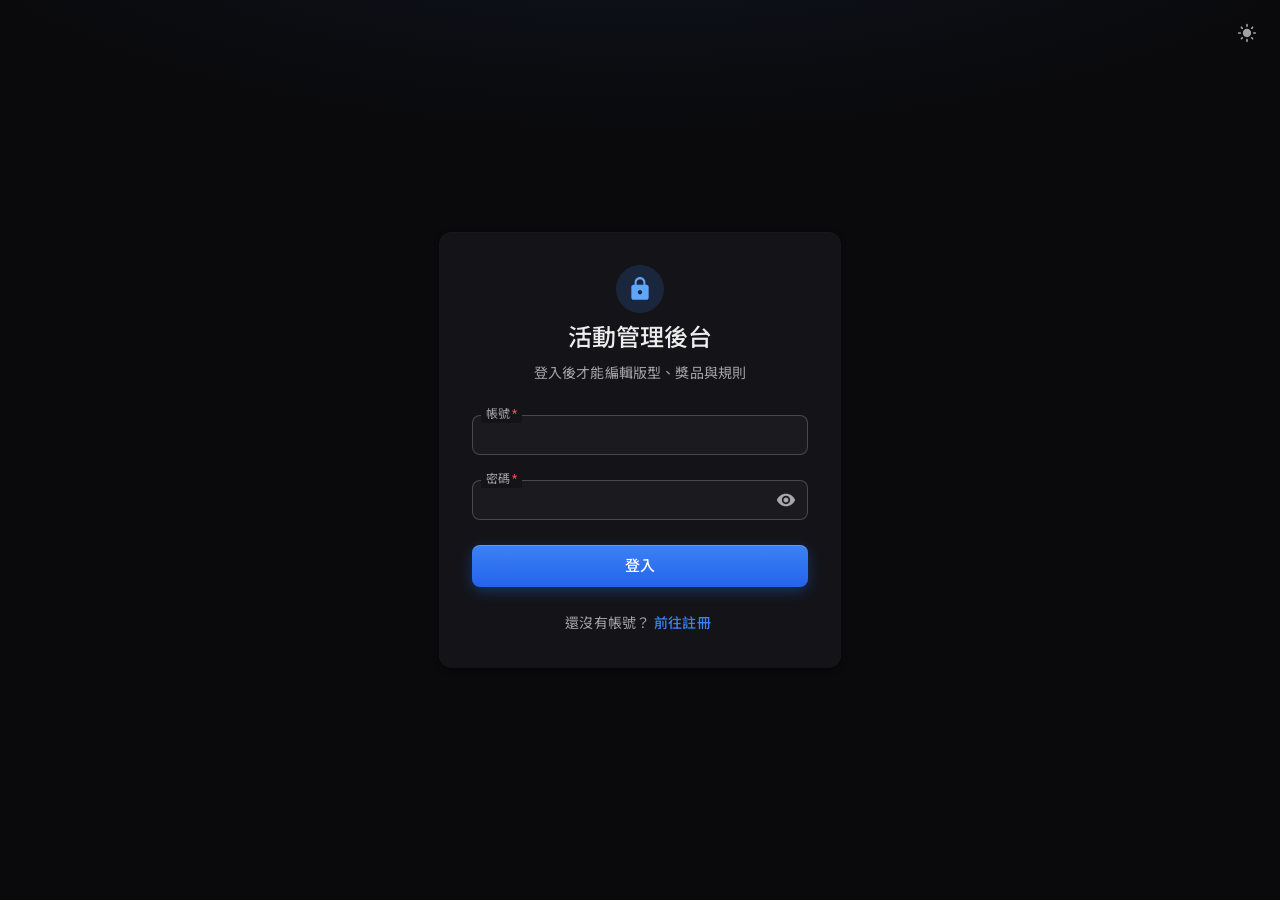
==== commit 81e6e8ac: "Update v5 更新間距、樣式、時間區間" ====
--- a/index.html
+++ b/index.html
@@ -9,10 +9,10 @@
   <link rel="preconnect" href="https://fonts.googleapis.com">
   <link rel="preconnect" href="https://fonts.gstatic.com" crossorigin>
   <link rel="stylesheet" href="https://fonts.googleapis.com/css2?family=Roboto:wght@400;500;700&family=Noto+Sans+TC:wght@400;500;700&display=swap">
-  <script type="module" crossorigin src="./assets/main-7WMaeIvc.js"></script>
-  <link rel="modulepreload" crossorigin href="./assets/nav-HXuehuhs.js">
-  <link rel="modulepreload" crossorigin href="./assets/ThemeToggle-DlMsilAq.js">
-  <link rel="stylesheet" crossorigin href="./assets/main-B0ER5D84.css">
+  <script type="module" crossorigin src="./assets/main-3T9VKs0o.js"></script>
+  <link rel="modulepreload" crossorigin href="./assets/nav-BGT2q8cD.js">
+  <link rel="modulepreload" crossorigin href="./assets/ThemeToggle-DYV4w1VV.js">
+  <link rel="stylesheet" crossorigin href="./assets/main-D25oFBAP.css">
 </head>
 <body class="adm">
   <script src="./api-config.js"></script>
--- a/assets/main-D25oFBAP.css
+++ b/assets/main-D25oFBAP.css
@@ -0,0 +1 @@
+:root{color-scheme:light;--color-primary: #c23a2b;--color-primary-dark: #7d2219;--color-secondary: #2f7f86;--color-secondary-dark: #1f5a60;--color-accent: #c8902c;--color-accent-light: #f3d48a;--color-accent-dark: #8f6216;--color-topbar: #298d9c;--color-text: #2b2420;--color-text-muted: #6b5d50;--color-text-inverse: #ffffff;--color-text-cream: #fff6e0;--color-bg: #f2e6d0;--color-bg-alt: #efe0c2;--color-surface: #fffaf0;--color-border: #d9c39c;--color-overlay: rgba(32, 26, 22, .62);--color-ink-12: rgba(43, 36, 32, .12);--color-ink-15: rgba(43, 36, 32, .15);--color-ink-18: rgba(43, 36, 32, .18);--color-ink-25: rgba(43, 36, 32, .25);--color-ink-55: rgba(43, 36, 32, .55);--font-display: "Noto Serif TC", "Songti TC", "PMingLiU", serif;--font-body: "Noto Sans TC", "PingFang TC", "Microsoft JhengHei", sans-serif;--font-topbar: "Microsoft JhengHei", "PingFang TC", "Noto Sans TC", sans-serif;--font-number: Roboto, "Helvetica Neue", Arial, sans-serif;--font-size-xs: 12px;--font-size-sm: 13px;--font-size-md: 14px;--font-size-base: 15px;--font-size-lg: 17px;--font-size-xl: 18px;--font-size-2xl: 22px;--font-size-3xl: 30px;--font-weight-regular: 400;--font-weight-medium: 500;--font-weight-bold: 700;--font-weight-black: 900;--line-height-tight: 1.1;--line-height-base: 1.6;--space-2xs: 4px;--space-xs: 6px;--space-sm: 8px;--space-md: 10px;--space-lg: 12px;--space-xl: 14px;--space-2xl: 16px;--space-3xl: 24px;--space-section: 34px;--space-page-end: 48px;--gutter-left: max(16px, env(safe-area-inset-left, 0px));--gutter-right: max(16px, env(safe-area-inset-right, 0px));--radius-xs: 4px;--radius-sm: 6px;--radius-md: 8px;--radius-lg: 10px;--radius-xl: 12px;--radius-pill: 20px;--radius-round: 50%;--shadow-figure: drop-shadow(0 6px 6px var(--color-ink-18));--shadow-dock: 0 -6px 16px var(--color-ink-12);--z-board-overlay: 2;--z-dock: 4;--z-header: 5;--z-safe-area: 10;--z-modal: 20;--z-toast: 30;--layout-max-width: 960px;--px: calc(100cqi / 960);--design-width: 960}*,*:before,*:after{box-sizing:border-box}html{padding-top:env(safe-area-inset-top,0px);-webkit-text-size-adjust:100%}body{margin:0;font-family:var(--font-body);font-size:var(--font-size-base);line-height:var(--line-height-base);color:var(--color-text);background-color:var(--color-bg);background-image:radial-gradient(ellipse 60% 30% at 10% 100%,rgba(47,127,134,.12),transparent 70%),radial-gradient(ellipse 50% 25% at 95% 92%,rgba(47,127,134,.1),transparent 70%),radial-gradient(ellipse 70% 40% at 50% 0%,rgba(200,144,44,.12),transparent 70%);background-attachment:fixed}img,svg{max-width:100%}button{margin:0;padding:0;border:0;background:none;font:inherit;color:inherit;cursor:pointer}:focus-visible{outline:3px solid var(--color-accent);outline-offset:2px}[hidden]{display:none!important}.u-visually-hidden{position:absolute;width:1px;height:1px;margin:-1px;padding:0;overflow:hidden;clip:rect(0 0 0 0);white-space:nowrap;border:0}@media (prefers-reduced-motion: reduce){*,*:before,*:after{animation-duration:.01ms!important;transition-duration:.01ms!important}}.adm{--mui-primary: #1976d2;--mui-primary-dark: #1565c0;--mui-primary-light: #42a5f5;--mui-primary-alpha: rgba(25, 118, 210, .08);--mui-primary-alpha-hover: rgba(25, 118, 210, .12);--mui-success: #2e7d32;--mui-success-alpha: rgba(46, 125, 50, .1);--mui-warning: #ed6c02;--mui-warning-text: #e65100;--mui-warning-alpha: rgba(237, 108, 2, .08);--mui-error: #d32f2f;--mui-error-dark: #c62828;--mui-info-bg: #e5f6fd;--mui-info-text: #014361;--mui-info-icon: #0288d1;--mui-text: rgba(0, 0, 0, .87);--mui-text-2: rgba(0, 0, 0, .6);--mui-text-3: rgba(0, 0, 0, .38);--mui-divider: rgba(0, 0, 0, .12);--mui-outline: rgba(0, 0, 0, .23);--mui-hover: rgba(0, 0, 0, .04);--mui-bg: #f5f5f5;--mui-paper: #ffffff;--mui-radius: 4px;--mui-ease: cubic-bezier(.4, 0, .2, 1);--mui-e1: 0 2px 1px -1px rgba(0,0,0,.2), 0 1px 1px 0 rgba(0,0,0,.14), 0 1px 3px 0 rgba(0,0,0,.12);--mui-e2: 0 3px 1px -2px rgba(0,0,0,.2), 0 2px 2px 0 rgba(0,0,0,.14), 0 1px 5px 0 rgba(0,0,0,.12);--mui-e4: 0 2px 4px -1px rgba(0,0,0,.2), 0 4px 5px 0 rgba(0,0,0,.14), 0 1px 10px 0 rgba(0,0,0,.12);--mui-e6: 0 3px 5px -1px rgba(0,0,0,.2), 0 6px 10px 0 rgba(0,0,0,.14), 0 1px 18px 0 rgba(0,0,0,.12);--mui-e8: 0 5px 5px -3px rgba(0,0,0,.2), 0 8px 10px 1px rgba(0,0,0,.14), 0 3px 14px 2px rgba(0,0,0,.12);--mui-e24: 0 11px 15px -7px rgba(0,0,0,.2), 0 24px 38px 3px rgba(0,0,0,.14), 0 9px 46px 8px rgba(0,0,0,.12);min-height:100vh;font-family:Roboto,Noto Sans TC,Helvetica Neue,Arial,sans-serif;font-size:14px;line-height:1.43;letter-spacing:.01071em;color:var(--mui-text);background:var(--mui-bg);background-image:none}.mui-icon{flex:none;width:1.25em;height:1.25em;fill:currentColor}.mui-ripple{position:absolute;border-radius:50%;background:currentColor;opacity:.3;transform:scale(0);pointer-events:none;animation:mui-ripple .55s var(--mui-ease) forwards}@keyframes mui-ripple{to{transform:scale(1);opacity:0}}@keyframes adm-api-pulse{50%{opacity:.25}}@keyframes mui-grow{0%{opacity:0;transform:scale(.75)}}@keyframes mui-fade{0%{opacity:0}}@keyframes mui-snack{0%{opacity:0;transform:scale(.8)}}.adm-sr{position:absolute;width:1px;height:1px;margin:-1px;overflow:hidden;clip:rect(0 0 0 0);white-space:nowrap;border:0}.adm-btn{position:relative;display:inline-flex;align-items:center;justify-content:center;gap:8px;min-width:64px;min-height:36.5px;padding:6px 16px;overflow:hidden;font-size:14px;font-weight:500;line-height:1.75;letter-spacing:.02857em;white-space:nowrap;color:var(--mui-primary);background:transparent;border:0;border-radius:var(--mui-radius);transition:background-color .25s var(--mui-ease),box-shadow .25s var(--mui-ease),border-color .25s var(--mui-ease),color .25s var(--mui-ease)}.adm-btn .mui-icon{width:20px;height:20px;margin-left:-4px}.adm-btn:hover:not(:disabled){background:var(--mui-primary-alpha)}.adm-btn:focus-visible{outline:none;background:var(--mui-primary-alpha-hover)}.adm-btn:disabled{color:var(--mui-text-3);cursor:default;pointer-events:none}.adm-btn--primary{color:#fff;background:var(--mui-primary);box-shadow:var(--mui-e2)}.adm-btn--primary:hover:not(:disabled){background:var(--mui-primary-dark);box-shadow:var(--mui-e4)}.adm-btn--primary:active:not(:disabled){box-shadow:var(--mui-e8)}.adm-btn--primary:focus-visible{background:var(--mui-primary-dark);box-shadow:var(--mui-e6)}.adm-btn--primary:disabled{color:#00000042;background:#0000001f;box-shadow:none}.adm-btn--secondary{padding:5px 15px;border:1px solid rgba(25,118,210,.5)}.adm-btn--secondary:hover:not(:disabled){border-color:var(--mui-primary)}.adm-btn--secondary:disabled{border-color:#0000001f}.adm-btn--ghost{padding:6px 8px}.adm-btn--danger{color:#fff;background:var(--mui-error);box-shadow:var(--mui-e2)}.adm-btn--danger:hover:not(:disabled){background:var(--mui-error-dark);box-shadow:var(--mui-e4)}.adm-btn--small{min-height:30.75px;padding:4px 10px;font-size:13px}.adm-btn--small.adm-btn--secondary{padding:3px 9px}.adm-btn--small.adm-btn--ghost{padding:4px 5px}.adm-btn--small .mui-icon{width:18px;height:18px}.adm-icon-btn{position:relative;display:inline-grid;place-items:center;width:34px;height:34px;overflow:hidden;color:var(--mui-text-2);border-radius:50%;transition:background-color .15s var(--mui-ease)}.adm-icon-btn .mui-icon{width:20px;height:20px}.adm-icon-btn:hover:not(:disabled){background:var(--mui-hover)}.adm-icon-btn:disabled{color:var(--mui-text-3);cursor:default}.adm-icon-btn--danger:hover:not(:disabled){color:var(--mui-error);background:#d32f2f0a}.adm-btn--link{min-width:0;min-height:0;padding:2px 4px;font-size:13px}.adm-panel{min-width:0;overflow:hidden;background:var(--mui-paper);border-radius:var(--mui-radius);box-shadow:var(--mui-e1)}.adm-panel__head{display:flex;flex-wrap:wrap;align-items:center;gap:8px 12px;padding:16px}.adm-panel__title{margin:0 auto 0 0;font-size:1.25rem;font-weight:500;line-height:1.6;letter-spacing:.0075em}.adm-hint{margin:0;padding:8px 16px 16px;font-size:12px;line-height:1.66;letter-spacing:.03333em;color:var(--mui-text-2)}.adm-tag{display:inline-flex;align-items:center;height:24px;padding:0 8px;font-size:12px;line-height:1;white-space:nowrap;color:var(--mui-text);background:#00000014;border-radius:16px}.adm-tag--live{color:#fff;background:var(--mui-success)}.adm-tag--draft{color:var(--mui-warning-text);background:transparent;border:1px solid var(--mui-warning)}.adm-tag--editing{color:var(--mui-primary);background:transparent;border:1px solid var(--mui-primary)}.adm-menu{position:relative}.adm-menu__list{position:absolute;right:0;top:calc(100% + 4px);z-index:1300;display:grid;min-width:220px;padding:8px 0;background:var(--mui-paper);border-radius:var(--mui-radius);box-shadow:var(--mui-e8);transform-origin:top right;animation:mui-grow .2s var(--mui-ease)}.adm-menu__label{padding:8px 16px 4px;font-size:12px;font-weight:500;line-height:2;color:var(--mui-text-2)}.adm-menu__item{position:relative;display:flex;align-items:center;gap:12px;min-height:36px;padding:6px 16px;overflow:hidden;font-size:1rem;text-align:left;color:var(--mui-text)}.adm-menu__item:hover,.adm-menu__item:focus-visible{outline:none;background:var(--mui-hover)}.adm-field{position:relative;display:grid;flex:1 1 180px}.adm-field__label{position:absolute;left:9px;top:-9px;z-index:1;padding:0 5px;font-size:12px;line-height:1.4;color:var(--mui-text-2);background:var(--mui-paper);pointer-events:none;transition:color .2s var(--mui-ease)}.adm-input{height:40px;padding:8.5px 14px;font:inherit;font-size:1rem;color:var(--mui-text);background:transparent;border:1px solid var(--mui-outline);border-radius:var(--mui-radius);transition:border-color .2s var(--mui-ease)}select.adm-input{-webkit-appearance:none;-moz-appearance:none;appearance:none;padding-right:32px;background:url("data:image/svg+xml,%3Csvg xmlns='http://www.w3.org/2000/svg' viewBox='0 0 24 24'%3E%3Cpath d='M7 10l5 5 5-5z' fill='rgba(0,0,0,0.54)'/%3E%3C/svg%3E") right 7px center / 24px no-repeat}.adm-input:hover{border-color:var(--mui-text)}.adm-input:focus-visible{outline:none;border-color:var(--mui-primary);box-shadow:inset 0 0 0 1px var(--mui-primary)}.adm-field:focus-within .adm-field__label{color:var(--mui-primary)}.adm-tabs{display:flex;min-height:48px;padding:0 8px;overflow-x:auto;border-bottom:1px solid var(--mui-divider);scrollbar-width:none}.adm-tabs::-webkit-scrollbar{display:none}.adm-tab{position:relative;flex:0 0 auto;display:inline-flex;align-items:center;gap:6px;min-width:72px;min-height:48px;padding:12px 16px;overflow:hidden;font-size:14px;font-weight:500;line-height:1.25;letter-spacing:.02857em;color:var(--mui-text-2);transition:color .25s var(--mui-ease)}.adm-tab:after{content:"";position:absolute;left:0;right:0;bottom:0;height:2px;background:var(--mui-primary);transform:scaleX(0);transition:transform .3s var(--mui-ease)}.adm-tab:hover{color:var(--mui-text)}.adm-tab.is-active{color:var(--mui-primary)}.adm-tab.is-active:after{transform:scaleX(1)}.adm-tab__count{display:inline-grid;place-items:center;min-width:20px;height:20px;padding:0 6px;font-size:12px;font-weight:500;color:#fff;background:var(--mui-warning);border-radius:10px}.adm-group-title{margin:8px 0 0;font-size:12px;font-weight:500;line-height:2.66;letter-spacing:.08333em;color:var(--mui-text-2)}.adm-seg{display:inline-flex;border-radius:var(--mui-radius)}.adm-seg__btn{position:relative;display:inline-flex;align-items:center;gap:6px;min-height:32px;padding:5px 11px;overflow:hidden;font-size:13px;font-weight:500;line-height:1.75;letter-spacing:.02857em;color:var(--mui-text-2);border:1px solid var(--mui-divider);transition:background-color .15s var(--mui-ease),color .15s var(--mui-ease)}.adm-seg__btn+.adm-seg__btn{margin-left:-1px}.adm-seg__btn:first-child{border-radius:var(--mui-radius) 0 0 var(--mui-radius)}.adm-seg__btn:last-child{border-radius:0 var(--mui-radius) var(--mui-radius) 0}.adm-seg__btn .mui-icon{width:18px;height:18px}.adm-seg__btn:hover{background:var(--mui-hover)}.adm-seg__btn.is-active{color:var(--mui-primary);background:var(--mui-primary-alpha)}.adm-seg__btn.is-active:hover{background:var(--mui-primary-alpha-hover)}.adm-dialog{position:fixed;top:0;right:0;bottom:0;left:0;z-index:1300;display:grid;place-items:center;padding:32px;background:#00000080;animation:mui-fade 225ms var(--mui-ease)}.adm-dialog__panel{display:flex;flex-direction:column;width:min(600px,100%);max-height:calc(100% - 64px);overflow:hidden;background:var(--mui-paper);border-radius:var(--mui-radius);box-shadow:var(--mui-e24)}.adm-dialog__title{margin:0;padding:16px 24px;font-size:1.25rem;font-weight:500;line-height:1.6;letter-spacing:.0075em}.adm-dialog__body{flex:1 1 auto;padding:0 24px 20px;overflow-y:auto;font-size:1rem;line-height:1.5;color:var(--mui-text-2)}.adm-dialog__body p{margin:0 0 8px}.adm-dialog__body b{color:var(--mui-text);font-weight:500}.adm-dialog__actions{display:flex;flex-wrap:wrap;justify-content:flex-end;gap:8px;padding:8px}.adm-diff{display:grid;margin:8px 0 0;padding:0;list-style:none;border:1px solid var(--mui-divider);border-radius:var(--mui-radius)}.adm-diff__item{display:grid;grid-template-columns:1fr 64px 20px 64px;align-items:center;gap:8px;padding:8px 16px;font-size:14px;color:var(--mui-text)}.adm-diff__item+.adm-diff__item{border-top:1px solid var(--mui-divider)}.adm-diff__arrow{display:grid;place-items:center;color:var(--mui-text-3)}.adm-toast{position:fixed;left:24px;bottom:24px;z-index:1400;display:flex;align-items:center;gap:12px;min-width:288px;max-width:min(560px,calc(100vw - 48px));padding:6px 16px;min-height:48px;font-size:14px;line-height:1.43;color:#fff;background:#323232;border-radius:var(--mui-radius);box-shadow:var(--mui-e6);animation:mui-snack 225ms var(--mui-ease)}.adm-toast.is-error{background:var(--mui-error)}@media (max-width: 899px){.adm-toast{left:8px;right:8px;bottom:8px;min-width:0;max-width:none}}.adm-tabs--full .adm-tab{flex:1 1 0;justify-content:center}.adm-tab .mui-icon{width:20px;height:20px}.adm-editor{display:grid;gap:12px;padding:0 16px 16px}.adm-form{display:grid;gap:20px;padding-top:8px}.adm-field--block{flex:none}.adm-input--multi{height:auto;min-height:80px;line-height:1.5;resize:vertical}.adm-field__helper{display:flex;justify-content:space-between;gap:12px;margin:3px 14px 0;font-size:12px;line-height:1.66;letter-spacing:.03333em;color:var(--mui-text-2)}.adm-field__helper [data-count]{flex:none}.adm-field.is-error .adm-field__label,.adm-field.is-error .adm-field__helper{color:var(--mui-error)}.adm-field.is-error .adm-input{border-color:var(--mui-error)}.adm-field.is-error .adm-input:focus-visible{box-shadow:inset 0 0 0 1px var(--mui-error)}.adm-diff__item--head{display:block;background:#fafafa}.adm-diff__sub{font-size:12px;color:var(--mui-text-2)}.adm-alert{display:flex;gap:12px;padding:6px 16px;font-size:14px;line-height:1.5;border-radius:var(--mui-radius)}.adm-alert>.mui-icon{width:22px;height:22px;flex:none;margin-top:7px}.adm-alert>div{padding:8px 0}.adm-alert ul{margin:2px 0 0;padding-left:18px}.adm-alert b{font-weight:500}.adm-alert a{color:inherit;font-weight:500}.adm-alert--error{color:#5f2120;background:#fdeded}.adm-alert--error>.mui-icon{color:var(--mui-error)}.adm-alert--warning{color:#663c00;background:#fff4e5}.adm-alert--warning>.mui-icon{color:var(--mui-warning)}.adm-alert--warning ul{padding-left:0;list-style:none}.adm-alert--warning li+li{margin-top:4px}.adm-dialog__body .adm-alert{margin-top:8px}.adm-group-title small{margin-left:8px;font-weight:400;letter-spacing:0;text-transform:none}.adm-hint--flush{padding:0}.adm-field--num{max-width:280px}.adm-input--adorn{display:flex;align-items:center;gap:8px;padding-top:0;padding-bottom:0}.adm-input--adorn input{flex:1;min-width:0;height:38px;padding:0;font:inherit;color:inherit;background:none;border:0;outline:0}.adm-input--adorn span{flex:none;font-size:14px;color:var(--mui-text-2)}.adm-input--adorn:focus-within{border-color:var(--mui-primary);box-shadow:inset 0 0 0 1px var(--mui-primary)}.adm-field.is-changed .adm-input{border-color:var(--mui-warning)}.adm-form-row{display:flex;flex-wrap:wrap;gap:16px;padding-top:8px}.adm-form-row .adm-field{flex:1 1 200px}.adm-field--block:first-of-type{margin-top:8px}.adm-table-wrap{overflow-x:auto;border:1px solid var(--mui-divider);border-radius:var(--mui-radius)}.adm-table{width:100%;font-size:14px;border-collapse:collapse}.adm-table th{padding:8px 12px;font-size:12px;font-weight:500;text-align:left;color:var(--mui-text-2);background:#fafafa;border-bottom:1px solid var(--mui-divider)}.adm-table td{padding:6px 12px;border-bottom:1px solid var(--mui-divider)}.adm-table tbody tr:hover{background:var(--mui-hover)}.adm-table tbody tr.is-changed{background:var(--mui-warning-alpha)}.adm-table tfoot td{font-weight:500;border-bottom:0}.adm-table tfoot small{font-weight:400;color:var(--mui-text-2)}.adm-table tfoot tr.is-error td{color:var(--mui-error);background:#fdeded}.adm-table .is-num{text-align:right;white-space:nowrap}.adm-table__name{color:var(--mui-text-2)}.adm-input--cell{width:72px;height:32px;padding:4px 8px;text-align:right}.adm-input--sm{height:32px;padding:4px 32px 4px 10px;font-size:14px}.adm-switch{position:relative;display:inline-flex;align-items:center;gap:4px;font-size:14px;cursor:pointer}.adm-switch input{position:absolute;opacity:0;width:1px;height:1px}.adm-switch__track{position:relative;width:58px;height:38px;flex:none}.adm-switch__track:before{content:"";position:absolute;top:12px;right:12px;bottom:12px;left:12px;border-radius:7px;background:#00000061;transition:background-color .15s var(--mui-ease)}.adm-switch__track:after{content:"";position:absolute;top:9px;left:9px;width:20px;height:20px;border-radius:50%;background:#fff;box-shadow:var(--mui-e1);transition:transform .15s var(--mui-ease),background-color .15s var(--mui-ease)}.adm-switch input:checked+.adm-switch__track:before{background:#1976d280}.adm-switch input:checked+.adm-switch__track:after{background:var(--mui-primary);transform:translate(20px)}.adm-switch input:focus-visible+.adm-switch__track:after{box-shadow:0 0 0 9px var(--mui-primary-alpha-hover)}.adm-chips{display:flex;flex-wrap:wrap;gap:8px}.adm-chip{position:relative;display:inline-flex;align-items:center;gap:4px;height:32px;padding:0 12px;overflow:hidden;font-size:13px;color:var(--mui-text);background:transparent;border:1px solid var(--mui-outline);border-radius:16px;transition:background-color .15s var(--mui-ease)}.adm-chip .mui-icon{width:18px;height:18px;margin-left:-4px}.adm-chip:hover{background:var(--mui-hover)}.adm-chip.is-on{color:#fff;background:var(--mui-primary);border-color:var(--mui-primary)}.adm-field--inline{flex:none}.adm-req{margin-left:2px;color:#f7595a}.adm-auth__pwd{position:relative;display:grid}.adm-auth__pwd .adm-input{padding-right:48px}.adm-auth__eye{position:absolute;right:4px;top:50%;transform:translateY(-50%);display:grid;place-items:center;width:36px;height:36px;padding:0;color:var(--mui-text-2);background:none;border:0;border-radius:50%;cursor:pointer}.adm-auth__eye:hover{background:var(--mui-hover)}.adm-auth__eye:focus-visible{outline:2px solid var(--mui-primary);outline-offset:-2px}.adm-auth__eye .mui-icon{width:20px;height:20px}.adm-alert--success{color:#1e4620;background:#edf7ed}.adm-alert--success>.mui-icon{color:var(--mui-success)}.adm-alert--info{color:#014361;background:#e5f6fd}.adm-alert--info>.mui-icon{color:#0288d1}.adm-menu__item{width:100%;background:none;border:0;font:inherit;font-size:14px;cursor:pointer}.adm-dialog__panel--form{width:min(520px,100%)}.adm-dialog__panel--sm{width:min(400px,100%)}main:focus{outline:none}@media (max-width: 899px){.adm-toast{bottom:calc(var(--adm-bar-h) + 8px + env(safe-area-inset-bottom))!important}.adm-dialog{padding:16px;align-items:end}.adm-dialog__panel{max-height:calc(100% - 16px)}.adm-dialog__actions{padding:12px 16px calc(12px + env(safe-area-inset-bottom))}.adm-dialog__actions .adm-btn{flex:1 1 0;justify-content:center;min-height:48px}}@media (pointer: coarse),(max-width: 899px){.adm-btn{min-height:44px}.adm-btn--small{min-height:40px}.adm-icon-btn{min-width:44px;min-height:44px}.adm-input{min-height:44px;font-size:16px}.adm-seg__btn{min-height:40px}.adm-tab{min-height:48px}.adm-chip{min-height:36px}.adm-auth__eye{width:44px;height:44px}.adm-menu__item{min-height:44px}}.adm-table th{white-space:nowrap}.adm-tag,.adm-grade{justify-content:center;line-height:1;text-align:center;white-space:nowrap}.adm-kv{display:grid;margin:0}.adm-kv__row{display:grid;grid-template-columns:96px 1fr;gap:12px;padding:10px 0;border-bottom:1px solid var(--mui-divider)}.adm-kv__row:last-child{border-bottom:0}.adm-kv dt{font-size:13px;color:var(--mui-text-2)}.adm-kv dd{margin:0;color:var(--mui-text)}.adm-kv__row{align-items:center}.adm-tag,.adm-grade,.adm-api,.adm-live,.adm-role,.adm-pchip,.adm-audit__act,.adm-users .adm-tag{display:inline-flex;align-items:center;justify-content:center;height:24px;line-height:1;white-space:nowrap;vertical-align:middle;box-sizing:border-box}.adm-dialog__actions .adm-dialog__dismiss{margin-right:auto;color:var(--mui-text-2)}.adm-dialog__actions .adm-dialog__dismiss:hover:not(:disabled){color:var(--mui-text);background:var(--mui-hover)}.adm-dialog__actions{display:grid;grid-auto-flow:column;grid-auto-columns:minmax(0,1fr)}.adm-dialog__actions .adm-btn{min-width:0;justify-content:center}.adm-dialog__actions .adm-dialog__dismiss{margin-right:0}.adm-auth{display:grid;place-items:center;min-height:100vh;padding:32px 16px}.adm-auth__card{width:min(400px,100%);padding:32px 32px 24px;background:var(--mui-paper);border-radius:8px;box-shadow:var(--mui-e2)}.adm-auth__head{display:grid;justify-items:center;gap:8px;margin-bottom:24px;text-align:center}.adm-auth__logo{display:grid;place-items:center;width:48px;height:48px;border-radius:50%;color:#fff;background:var(--mui-primary)}.adm-auth__logo .mui-icon{width:26px;height:26px}.adm-auth__title{margin:0;font-size:1.5rem;font-weight:500}.adm-auth__sub{margin:0;font-size:14px;color:var(--mui-text-2)}.adm-auth__form{display:grid;gap:22px}.adm-auth__form .adm-alert{margin:0}.adm-auth__form .adm-input{width:100%}.adm-auth__submit{width:100%;height:42px;font-size:15px}.adm-auth__switch{margin:16px 0 0;font-size:14px;text-align:center;color:var(--mui-text-2)}.adm-auth__switch a{color:var(--mui-primary);font-weight:500;text-decoration:none}.adm-auth__switch a:hover{text-decoration:underline}.adm-auth__rules{display:grid;gap:2px;margin:4px 0 0;padding:0 14px;list-style:none;font-size:12px;color:var(--mui-text-2)}.adm-auth__rules li:before{content:"○";display:inline-block;width:16px}.adm-auth__rules li.is-ok{color:var(--mui-success)}.adm-auth__rules li.is-ok:before{content:"✓"}.adm-auth__switch a{display:inline-block;padding:10px 4px}.adm-auth__theme{position:fixed;top:16px;right:16px;z-index:10}.adm{--mui-radius: 8px;--mui-radius-lg: 12px;--mui-ring: rgba(0, 0, 0, .08);--mui-shadow: rgba(0, 0, 0, .08);--mui-shadow-lg: rgba(0, 0, 0, .12);--mui-e1: 0 1px 2px var(--mui-shadow), 0 0 0 1px var(--mui-ring);--mui-e2: 0 2px 6px var(--mui-shadow), 0 0 0 1px var(--mui-ring);--mui-e4: 0 6px 16px var(--mui-shadow-lg), 0 0 0 1px var(--mui-ring);--mui-e6: 0 10px 26px var(--mui-shadow-lg), 0 0 0 1px var(--mui-ring);--mui-e8: 0 12px 32px var(--mui-shadow-lg), 0 0 0 1px var(--mui-ring);--mui-e24: 0 28px 64px var(--mui-shadow-lg), 0 0 0 1px var(--mui-ring)}.adm-panel,.adm-auth__card,.adm-dialog__panel{border-radius:var(--mui-radius-lg)}html[data-theme=dark] .adm{color-scheme:dark;--mui-primary: #3b82f6;--mui-primary-dark: #2563eb;--mui-primary-light: #60a5fa;--mui-primary-alpha: rgba(59, 130, 246, .16);--mui-primary-alpha-hover: rgba(59, 130, 246, .26);--mui-success: #22c55e;--mui-success-alpha: rgba(34, 197, 94, .14);--mui-warning: #f59e0b;--mui-warning-text: #fbbf24;--mui-warning-alpha: rgba(245, 158, 11, .14);--mui-error: #f87171;--mui-error-dark: #ef4444;--mui-info-bg: rgba(59, 130, 246, .12);--mui-info-text: #93c5fd;--mui-info-icon: #60a5fa;--mui-text: rgba(255, 255, 255, .92);--mui-text-2: rgba(255, 255, 255, .62);--mui-text-3: rgba(255, 255, 255, .4);--mui-divider: rgba(255, 255, 255, .1);--mui-outline: rgba(255, 255, 255, .2);--mui-hover: rgba(255, 255, 255, .06);--mui-bg: #0a0a0c;--mui-paper: #141418;--mui-ring: rgba(255, 255, 255, .08);--mui-shadow: rgba(0, 0, 0, .5);--mui-shadow-lg: rgba(0, 0, 0, .6);font-family:Inter,Roboto,Noto Sans TC,PingFang TC,system-ui,sans-serif;background:var(--mui-bg);background-image:radial-gradient(1100px 420px at 50% -160px,rgba(59,130,246,.1),transparent 70%);background-attachment:fixed}html[data-theme=dark] .adm-btn--primary{background:linear-gradient(180deg,#3b82f6,#2563eb);color:#fff;border:0;box-shadow:inset 0 1px #ffffff2e,0 4px 14px #2563eb59}html[data-theme=dark] .adm-btn--primary:hover{background:linear-gradient(180deg,#4b8bfa,#2f6ff0)}html[data-theme=dark] .adm-btn--primary:disabled{background:#ffffff1a;color:var(--mui-text-3);box-shadow:none}html[data-theme=dark] .adm-btn--secondary{background:#ffffff0f;color:var(--mui-text);border:1px solid rgba(255,255,255,.12)}html[data-theme=dark] .adm-btn--secondary:hover{background:#ffffff1a}html[data-theme=dark] .adm-btn--ghost{color:var(--mui-text-2)}html[data-theme=dark] .adm-btn--ghost:hover{background:var(--mui-hover)}html[data-theme=dark] .adm-input{background:#ffffff08;color:var(--mui-text)}html[data-theme=dark] .adm-input::placeholder{color:var(--mui-text-3)}html[data-theme=dark] select.adm-input option{background:#141418;color:var(--mui-text)}html[data-theme=dark] select.adm-input{background:#ffffff08 url("data:image/svg+xml,%3Csvg xmlns='http://www.w3.org/2000/svg' viewBox='0 0 24 24'%3E%3Cpath d='M7 10l5 5 5-5z' fill='rgba(255,255,255,0.6)'/%3E%3C/svg%3E") right 7px center / 24px no-repeat}html[data-theme=dark] .adm-pagenav,html[data-theme=dark] .adm-side,html[data-theme=dark] .adm-topbar{background:#0d0d10;border-color:#ffffff14}html[data-theme=dark] .adm-topbar{border-bottom:1px solid rgba(255,255,255,.08)}html[data-theme=dark] .adm-table thead th{background:#ffffff08;color:var(--mui-text-2)}html[data-theme=dark] .adm-table tbody tr:hover{background:#ffffff0a}html[data-theme=dark] .adm-table,html[data-theme=dark] .adm-table th,html[data-theme=dark] .adm-table td{border-color:#ffffff14}html[data-theme=dark] .adm-dialog__panel{background:#16161b}html[data-theme=dark] .adm-dialog{background:#0009}html[data-theme=dark] .adm-slot__thumb,html[data-theme=dark] .adm-slot__thumb--lg,html[data-theme=dark] .adm-item__thumb,html[data-theme=dark] .adm-thumb,html[data-theme=dark] .adm-sample,html[data-theme=dark] .adm-sample__body,html[data-theme=dark] .adm-grid__cell,html[data-theme=dark] .adm-matrix__cell,html[data-theme=dark] .adm-stat,html[data-theme=dark] .adm-gstat,html[data-theme=dark] .adm-preview__note{background-color:#ffffff0a}html[data-theme=dark] .adm-auth__logo{background:var(--mui-primary-alpha);color:var(--mui-primary-light)}html[data-theme=dark] .adm-seg__btn.is-active,html[data-theme=dark] .adm-tab.is-active{color:var(--mui-primary-light)}html[data-theme=dark] .adm ::-webkit-scrollbar{width:10px;height:10px}html[data-theme=dark] .adm ::-webkit-scrollbar-thumb{background:#ffffff24;border-radius:8px}html[data-theme=dark] .adm ::-webkit-scrollbar-track{background:transparent}html[data-theme=dark] .adm-lock{background:#ffffff0a;border:1px solid rgba(255,255,255,.08);color:var(--mui-text-2)}html[data-theme=dark] .adm-alert--error{color:#fca5a5;background:#ef44441f}html[data-theme=dark] .adm-alert--warning{color:#fcd34d;background:#f59e0b1f}html[data-theme=dark] .adm-alert--success{color:#86efac;background:#22c55e1f}html[data-theme=dark] .adm-alert--info{color:#93c5fd;background:#3b82f61f}html[data-theme=dark] .adm-alert--info>.mui-icon{color:#60a5fa}html[data-theme=dark] .adm-diff__item--head,html[data-theme=dark] .adm-diff__item img,html[data-theme=dark] .adm-diff__swatch,html[data-theme=dark] .adm-tokens,html[data-theme=dark] .adm-sample__cap,html[data-theme=dark] .adm-nav__avatar,html[data-theme=dark] .adm-perm__form input[readonly],html[data-theme=dark] .adm-table th,html[data-theme=dark] .adm-grid__cell{background:#ffffff0a}html[data-theme=dark] .adm-grid__cell.is-edge{box-shadow:inset 0 0 0 1px #ffffff2e;background:repeating-linear-gradient(45deg,#ffffff1a 0,#ffffff1a 4px,#ffffff08 4px,#ffffff08 8px)}html[data-theme=dark] .adm-grid__cell.is-zone{background:repeating-linear-gradient(45deg,#ef444438 0,#ef444438 4px,#ef444414 4px,#ef444414 8px);box-shadow:inset 0 0 0 1px var(--mui-error)}html[data-theme=dark] .adm-slot__thumb,html[data-theme=dark] .adm-item__thumb{background-image:conic-gradient(#26262c 25%,#1a1a1f 0,#1a1a1f 50%,#26262c 0,#26262c 75%,#1a1a1f 0)!important;background-size:14px 14px!important}html[data-theme=dark] .adm-switch input:checked+.adm-switch__track{background:var(--mui-primary)}html[data-theme=dark] .adm-switch input:checked+.adm-switch__track:before{background:#fff}html[data-theme=dark] .adm-item__thumb--char{background-color:#ffffff0f!important}
